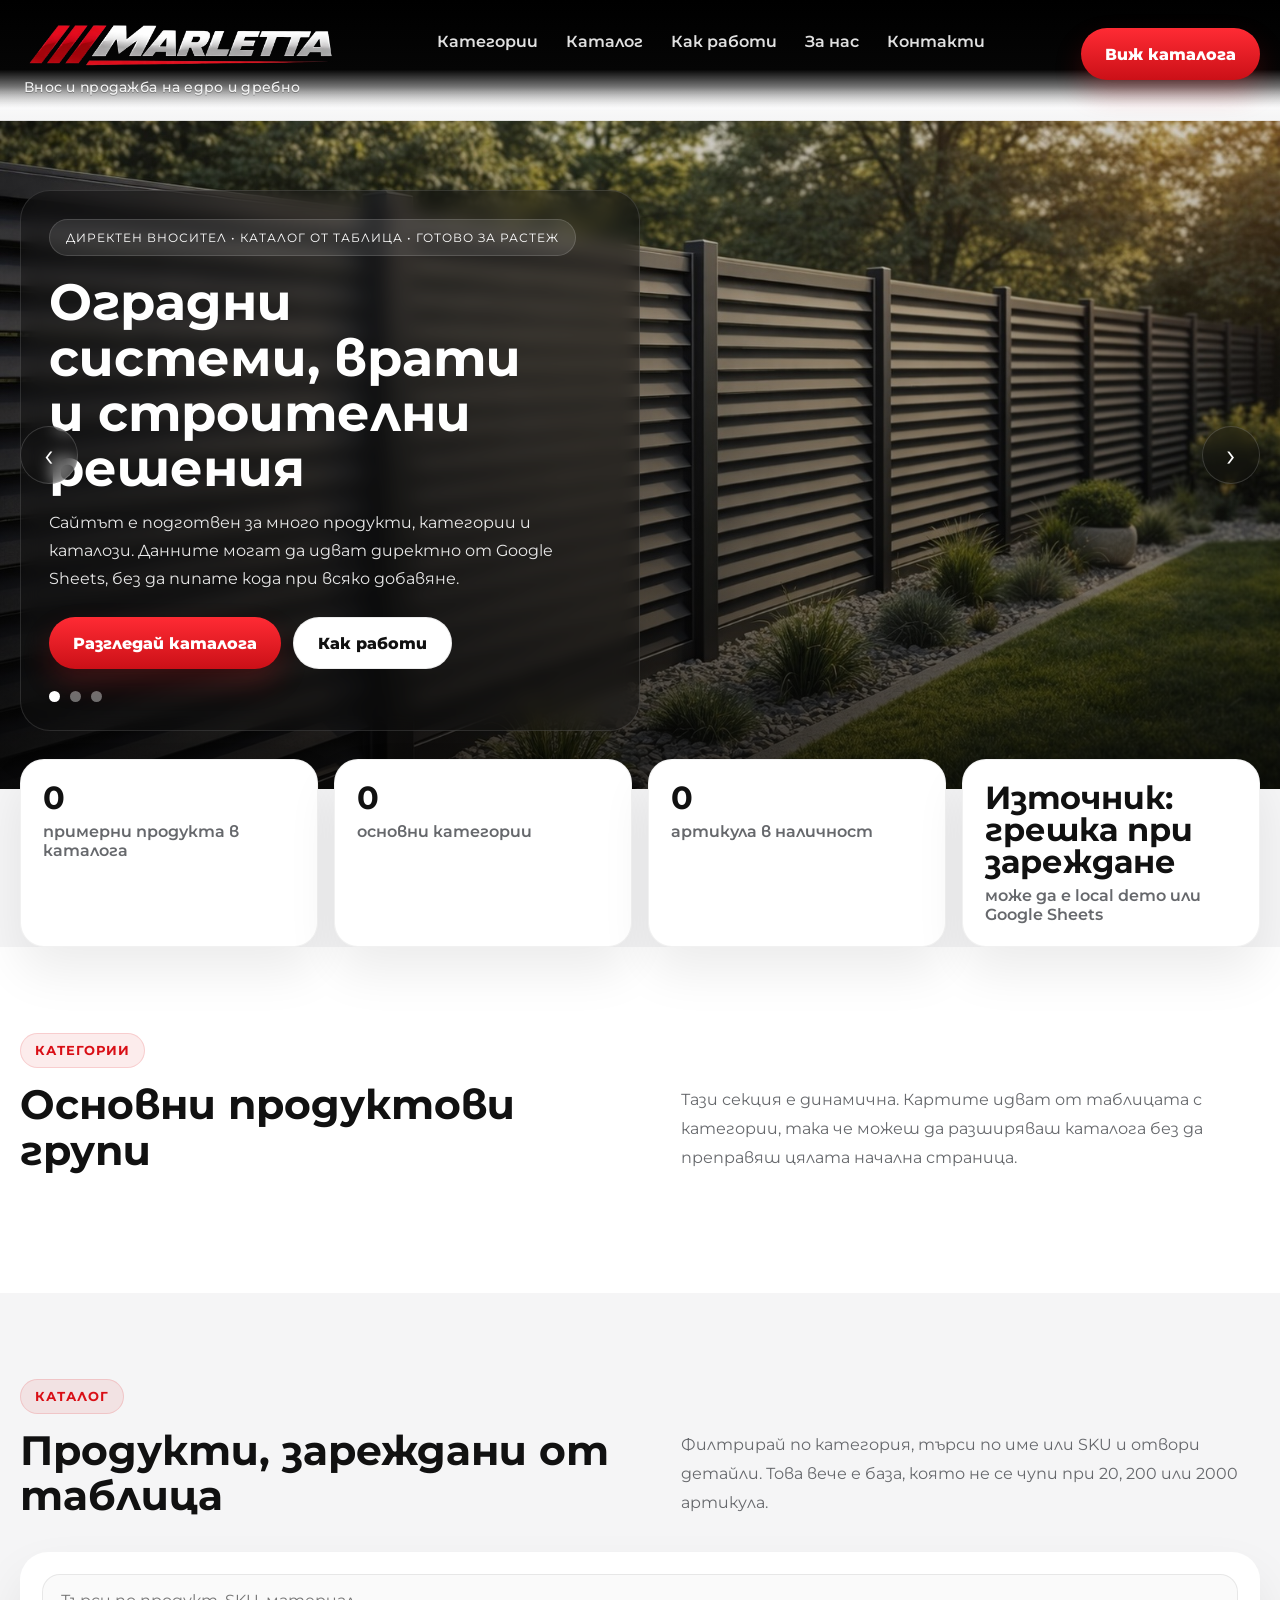
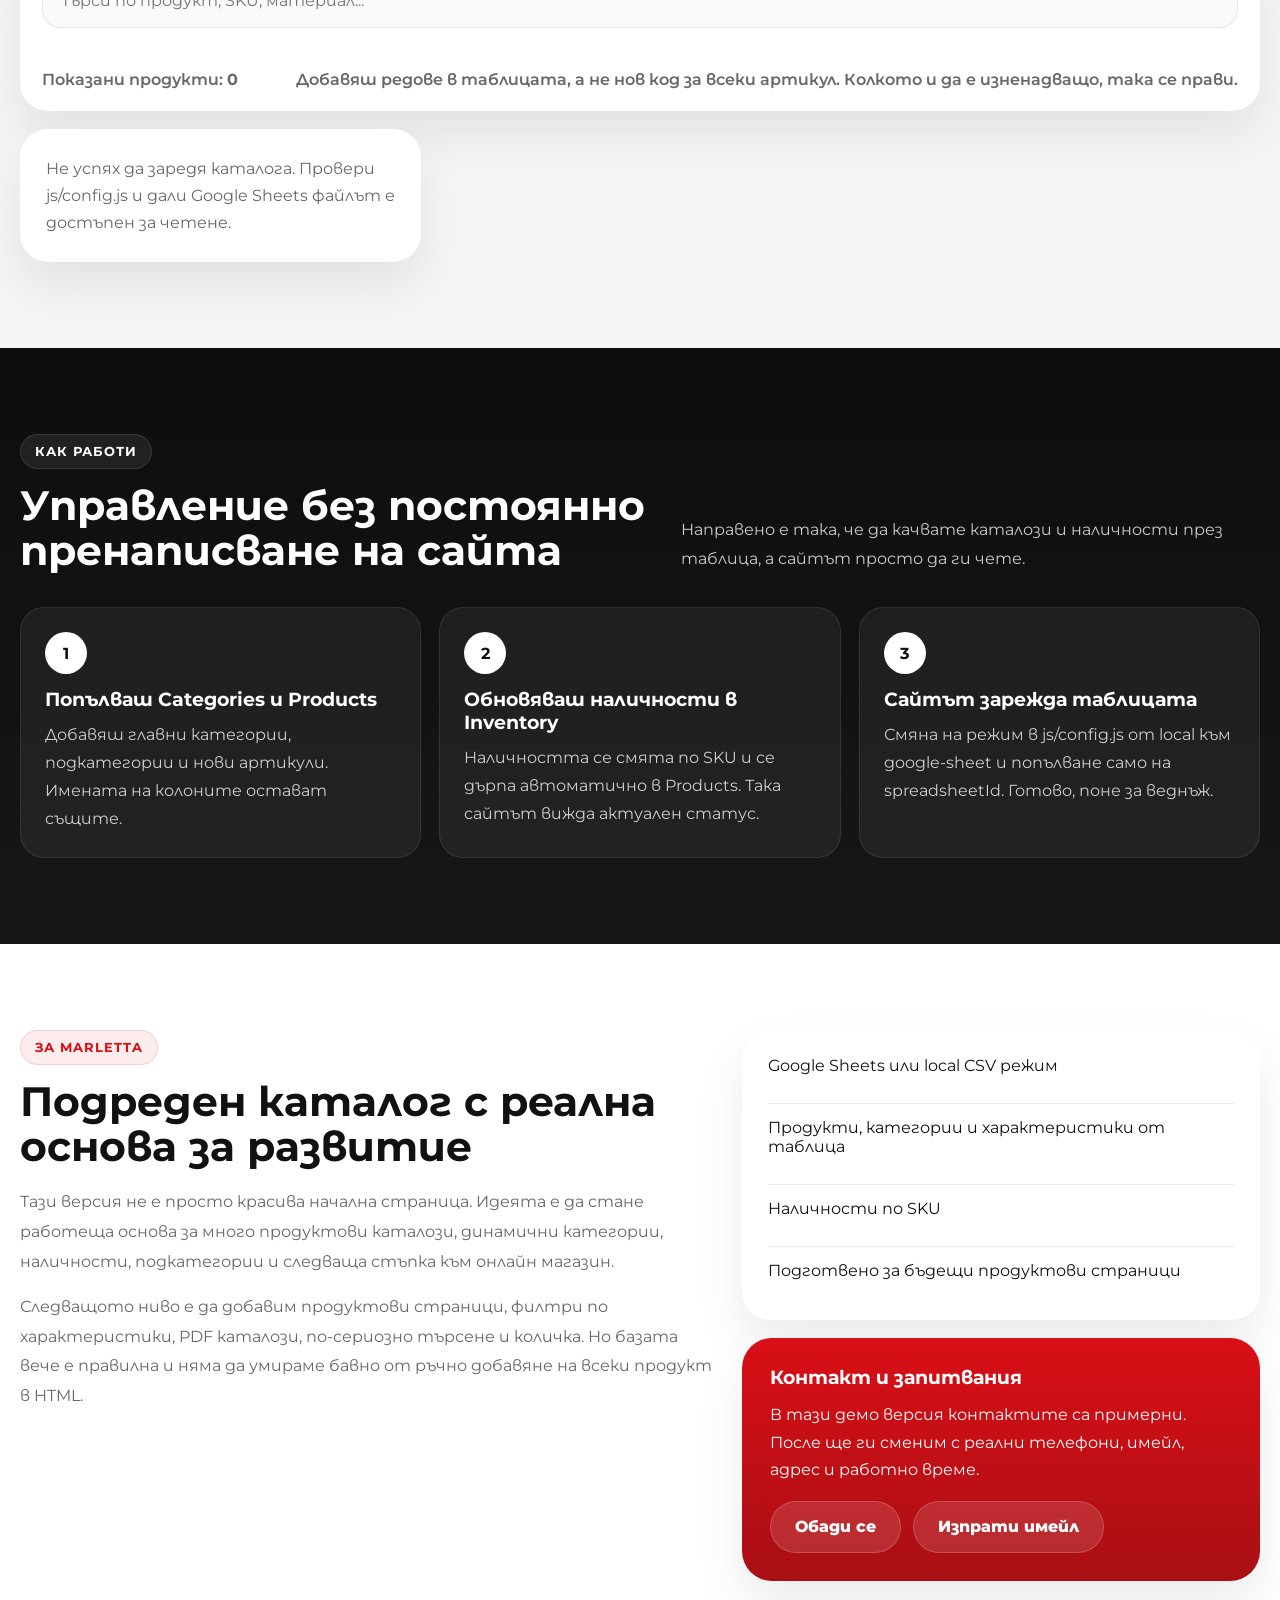
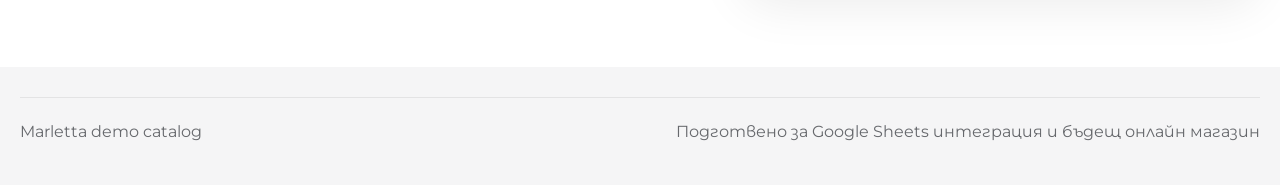
==== marletta-google-sheet-final/index.html @ 4ba1bd44 "Add files via upload" ====
<!DOCTYPE html>
<html lang="bg">
<head>
  <meta charset="UTF-8" />
  <meta name="viewport" content="width=device-width, initial-scale=1.0" />
  <title>Marletta | Каталог с Google Sheets интеграция</title>
  <meta name="description" content="Marletta - каталог за оградни системи, врати, строителни материали, плочки, гранит и камък. Готов за много продукти и управление през Google Sheets." />
  <link rel="preconnect" href="https://fonts.googleapis.com">
  <link rel="preconnect" href="https://fonts.gstatic.com" crossorigin>
  <link href="https://fonts.googleapis.com/css2?family=Montserrat:wght@400;500;600;700;800;900&display=swap" rel="stylesheet">
  <link rel="stylesheet" href="css/styles.css" />
</head>
<body>
  <header class="site-header" id="top">
    <div class="container nav-wrap">
      <a class="logo" href="#top" aria-label="Marletta">
        <img src="assets/marletta-logo-transparent.png" alt="Marletta logo" />
        <span class="logo-tagline">Внос и продажба на едро и дребно</span>
      </a>

      <nav class="main-nav">
        <a href="#categories">Категории</a>
        <a href="#catalog">Каталог</a>
        <a href="#workflow">Как работи</a>
        <a href="#about">За нас</a>
        <a href="#contact">Контакти</a>
      </nav>

      <div class="nav-actions">
        <a class="header-cta" href="#catalog">Виж каталога</a>
        <button class="nav-toggle" aria-label="Отвори меню" aria-expanded="false">
          <span></span><span></span><span></span>
        </button>
      </div>
    </div>
  </header>

  <main>
    <section class="hero">
      <div class="hero-slider">
        <div class="hero-slide active" style="background-image:url('assets/hero-slide-1.jpg')"></div>
        <div class="hero-slide" style="background-image:url('assets/hero-slide-2.jpg')"></div>
        <div class="hero-slide" style="background-image:url('assets/hero-slide-3.jpg')"></div>
      </div>
      <div class="hero-overlay"></div>
      <button class="hero-arrow hero-arrow-prev" type="button" aria-label="Предишен слайд">‹</button>
      <button class="hero-arrow hero-arrow-next" type="button" aria-label="Следващ слайд">›</button>

      <div class="container hero-inner">
        <div class="hero-card">
          <span class="eyebrow">директен вносител • каталог от таблица • готово за растеж</span>
          <h1 id="hero-title">Оградни системи, врати и строителни решения</h1>
          <p id="hero-text">Сайтът е подготвен за много продукти, категории и каталози. Данните могат да идват директно от Google Sheets, без да пипате кода при всяко добавяне.</p>
          <div class="hero-actions">
            <a class="btn btn-primary" href="#catalog">Разгледай каталога</a>
            <a class="btn btn-secondary-dark" href="#workflow">Как работи</a>
          </div>
          <div class="hero-nav">
            <div class="hero-dots" id="hero-dots"></div>
          </div>
        </div>
      </div>
    </section>

    <section class="stats-strip">
      <div class="container stats-grid">
        <article class="stat-card">
          <strong data-stat="products">0</strong>
          <span>примерни продукта в каталога</span>
        </article>
        <article class="stat-card">
          <strong data-stat="categories">0</strong>
          <span>основни категории</span>
        </article>
        <article class="stat-card">
          <strong data-stat="available">0</strong>
          <span>артикула в наличност</span>
        </article>
        <article class="stat-card">
          <strong id="source-badge">Източник: зареждане...</strong>
          <span>може да е local demo или Google Sheets</span>
        </article>
      </div>
    </section>

    <section class="section section-soft" id="categories">
      <div class="container">
        <div class="section-head">
          <div>
            <span class="section-tag">Категории</span>
            <h2>Основни продуктови групи</h2>
          </div>
          <p>Тази секция е динамична. Картите идват от таблицата с категории, така че можеш да разширяваш каталога без да преправяш цялата начална страница.</p>
        </div>
        <div class="category-grid" id="category-cards"></div>
      </div>
    </section>

    <section class="section" id="catalog">
      <div class="container">
        <div class="section-head">
          <div>
            <span class="section-tag">Каталог</span>
            <h2>Продукти, зареждани от таблица</h2>
          </div>
          <p>Филтрирай по категория, търси по име или SKU и отвори детайли. Това вече е база, която не се чупи при 20, 200 или 2000 артикула.</p>
        </div>

        <div class="catalog-shell">
          <div class="catalog-tools">
            <div class="tool-row">
              <input id="catalog-search" class="catalog-search" type="search" placeholder="Търси по продукт, SKU, материал..." />
            </div>
            <div class="filter-group" id="category-chips"></div>
            <div class="filter-group" id="subcategory-chips"></div>
            <div class="catalog-meta">
              <div>Показани продукти: <strong id="products-count">0</strong></div>
              <div>Добавяш редове в таблицата, а не нов код за всеки артикул. Колкото и да е изненадващо, така се прави.</div>
            </div>
          </div>

          <div class="product-grid" id="product-grid"></div>
          <div class="empty-state" id="empty-state" hidden>Няма съвпадащи продукти с тези филтри.</div>
        </div>
      </div>
    </section>

    <section class="section section-dark" id="workflow">
      <div class="container">
        <div class="section-head">
          <div>
            <span class="section-tag">Как работи</span>
            <h2>Управление без постоянно пренаписване на сайта</h2>
          </div>
          <p>Направено е така, че да качвате каталози и наличности през таблица, а сайтът просто да ги чете.</p>
        </div>

        <div class="process-grid">
          <article class="process-card">
            <strong>1</strong>
            <h3>Попълваш Categories и Products</h3>
            <p>Добавяш главни категории, подкатегории и нови артикули. Имената на колоните остават същите.</p>
          </article>
          <article class="process-card">
            <strong>2</strong>
            <h3>Обновяваш наличности в Inventory</h3>
            <p>Наличността се смята по SKU и се дърпа автоматично в Products. Така сайтът вижда актуален статус.</p>
          </article>
          <article class="process-card">
            <strong>3</strong>
            <h3>Сайтът зарежда таблицата</h3>
            <p>Смяна на режим в js/config.js от local към google-sheet и попълване само на spreadsheetId. Готово, поне за веднъж.</p>
          </article>
        </div>
      </div>
    </section>

    <section class="section section-soft" id="about">
      <div class="container about-grid">
        <div>
          <div class="section-head" style="margin-bottom:18px;grid-template-columns:1fr;">
            <div>
              <span class="section-tag">За Marletta</span>
              <h2>Подреден каталог с реална основа за развитие</h2>
            </div>
          </div>
          <p style="color:var(--muted);line-height:1.85;margin:0 0 16px;">
            Тази версия не е просто красива начална страница. Идеята е да стане работеща основа за много продуктови каталози, динамични категории,
            наличности, подкатегории и следваща стъпка към онлайн магазин.
          </p>
          <p style="color:var(--muted);line-height:1.85;margin:0;">
            Следващото ниво е да добавим продуктови страници, филтри по характеристики, PDF каталози, по-сериозно търсене и количка.
            Но базата вече е правилна и няма да умираме бавно от ръчно добавяне на всеки продукт в HTML.
          </p>
        </div>

        <div>
          <div class="about-panel">
            <ul>
              <li>Google Sheets или local CSV режим</li>
              <li>Продукти, категории и характеристики от таблица</li>
              <li>Наличности по SKU</li>
              <li>Подготвено за бъдещи продуктови страници</li>
            </ul>
          </div>

          <div class="contact-box" id="contact" style="margin-top:18px;">
            <h3>Контакт и запитвания</h3>
            <p>В тази демо версия контактите са примерни. После ще ги сменим с реални телефони, имейл, адрес и работно време.</p>
            <div class="contact-actions">
              <a class="btn btn-secondary-dark" href="tel:+359880000000">Обади се</a>
              <a class="btn btn-secondary-dark" href="mailto:office@marletta.bg">Изпрати имейл</a>
            </div>
          </div>
        </div>
      </div>
    </section>
  </main>

  <footer class="site-footer">
    <div class="container footer-wrap">
      <span>Marletta demo catalog</span>
      <span>Подготвено за Google Sheets интеграция и бъдещ онлайн магазин</span>
    </div>
  </footer>

  <div class="modal" id="product-modal" hidden>
    <div class="modal-backdrop" id="modal-backdrop"></div>
    <div class="modal-dialog" role="dialog" aria-modal="true" aria-label="Детайли за продукт">
      <button class="modal-close" id="modal-close" type="button" aria-label="Затвори">×</button>
      <div class="modal-body" id="modal-body"></div>
    </div>
  </div>

  <script src="js/config.js"></script>
  <script src="js/main.js"></script>
</body>
</html>
---- marletta-google-sheet-final/css/styles.css ----
:root{
  --red:#d90f16;
  --red-dark:#9d0d12;
  --black:#0c0c0d;
  --black-soft:#171718;
  --white:#ffffff;
  --bg:#f5f5f6;
  --bg-soft:#ececee;
  --text:#111111;
  --muted:#66686c;
  --line:rgba(17,17,17,.08);
  --shadow:0 24px 50px rgba(0,0,0,.08);
  --radius:24px;
  --container:1240px;
}
*{box-sizing:border-box}
html{scroll-behavior:smooth}
body{
  margin:0;
  font-family:'Montserrat',sans-serif;
  background:var(--bg);
  color:var(--text);
}
body.modal-open{overflow:hidden}
img{display:block;max-width:100%}
a{text-decoration:none;color:inherit}
button,input{font:inherit}
button{cursor:pointer}
.container{width:min(calc(100% - 32px),var(--container));margin:0 auto}

.site-header{
  position:sticky;
  top:0;
  z-index:90;
  background:linear-gradient(180deg,#000 0%,#050505 58%,rgba(255,255,255,.94) 90%,rgba(245,245,246,0) 100%);
  box-shadow:none;
}
.site-header::after{
  content:"";
  position:absolute;
  left:0;right:0;bottom:-1px;
  height:34px;
  background:linear-gradient(180deg,rgba(255,255,255,0) 0%,rgba(245,245,246,.9) 100%);
  pointer-events:none;
}
.nav-wrap{
  position:relative;
  min-height:116px;
  display:flex;
  align-items:flex-start;
  justify-content:space-between;
  gap:26px;
  padding:16px 0 24px;
}
.logo{
  display:flex;
  flex-direction:column;
  align-items:flex-start;
  justify-content:center;
  gap:6px;
  position:relative;
  z-index:1;
  padding-top:2px;
}
.logo img{
  width:320px;
  max-width:min(38vw,320px);
  height:auto;
  object-fit:contain;
}
.logo-tagline{
  color:rgba(255,255,255,.92);
  font-size:.9rem;
  font-weight:500;
  letter-spacing:.02em;
  line-height:1.25;
  padding-left:4px;
  text-shadow:0 1px 0 rgba(0,0,0,.25);
}
.main-nav{
  display:flex;
  align-items:center;
  gap:28px;
  padding-top:16px;
}
.main-nav a{
  color:rgba(255,255,255,.88);
  font-weight:600;
}
.main-nav a:hover{color:#fff}
.nav-actions{
  display:flex;
  align-items:center;
  gap:14px;
  padding-top:12px;
  position:relative;
  z-index:1;
}
.header-cta,.btn{
  min-height:52px;
  border-radius:999px;
  padding:0 24px;
  display:inline-flex;
  align-items:center;
  justify-content:center;
  border:none;
  font-weight:800;
  transition:.2s ease transform,.2s ease opacity,.2s ease background;
}
.header-cta,.btn-primary{
  background:linear-gradient(180deg,#ff2b34 0%,#cb1017 100%);
  color:#fff;
  box-shadow:0 14px 28px rgba(203,16,23,.22);
}
.btn:hover,.header-cta:hover{transform:translateY(-1px)}
.btn-secondary-dark{
  background:#fff;
  color:var(--text);
  border:1px solid var(--line);
}
.btn-small{min-height:44px;padding:0 18px;font-size:.92rem}
.nav-toggle{
  width:58px;height:58px;border-radius:50%;
  border:none;background:linear-gradient(180deg,#ff2b34 0%,#c10d15 100%);
  box-shadow:0 14px 28px rgba(203,16,23,.3);
  display:none;place-items:center;
}
.nav-toggle span{
  display:block;width:24px;height:3px;background:#fff;border-radius:6px;margin:4px auto;
}

.hero{
  position:relative;
  min-height:74vh;
  background:#111;
  overflow:hidden;
}
.hero-slider,.hero-overlay,.hero-slide{position:absolute;inset:0}
.hero-slide{
  background-size:cover;
  background-position:center;
  opacity:0;
  transform:scale(1.04);
  transition:opacity .7s ease,transform 5.2s ease;
}
.hero-slide.active{
  opacity:1;
  transform:scale(1);
}
.hero-overlay{
  background:linear-gradient(180deg,rgba(5,5,5,.18) 0%,rgba(5,5,5,.28) 28%,rgba(5,5,5,.54) 72%,rgba(5,5,5,.8) 100%);
  z-index:1;
}
.hero-inner{
  position:relative;
  z-index:2;
  min-height:74vh;
  display:flex;
  align-items:flex-end;
  padding:70px 0 58px;
}
.hero-card{
  max-width:620px;
  background:rgba(15,15,16,.42);
  border:1px solid rgba(255,255,255,.12);
  backdrop-filter:blur(10px);
  border-radius:30px;
  padding:28px;
  box-shadow:var(--shadow);
}
.eyebrow{
  display:inline-flex;
  align-items:center;
  padding:10px 16px;
  border-radius:999px;
  background:rgba(255,255,255,.1);
  color:#fff;
  border:1px solid rgba(255,255,255,.14);
  font-size:.78rem;
  letter-spacing:.08em;
  text-transform:uppercase;
}
.hero h1{
  margin:18px 0 14px;
  color:#fff;
  font-size:clamp(2rem,4vw,3.35rem);
  line-height:1.08;
  text-wrap:balance;
}
.hero p{
  margin:0;
  color:rgba(255,255,255,.9);
  line-height:1.75;
  max-width:56ch;
}
.hero-actions{
  display:flex;
  gap:12px;
  flex-wrap:wrap;
  margin-top:24px;
}
.hero-nav{
  display:flex;
  align-items:center;
  gap:14px;
  margin-top:22px;
}
.hero-dots{
  display:flex;
  align-items:center;
  gap:10px;
}
.hero-dots button{
  width:11px;height:11px;border-radius:50%;
  border:none;background:rgba(255,255,255,.4);padding:0
}
.hero-dots button.active{background:#fff}
.hero-arrow{
  position:absolute;
  top:50%;
  transform:translateY(-50%);
  z-index:3;
  width:58px;height:58px;border-radius:50%;
  border:1px solid rgba(255,255,255,.16);
  background:rgba(15,15,16,.28);
  color:#fff;font-size:2rem;
  display:grid;place-items:center;
  backdrop-filter:blur(8px)
}
.hero-arrow-prev{left:20px}
.hero-arrow-next{right:20px}

.stats-strip{
  margin-top:-30px;
  position:relative;
  z-index:4;
}
.stats-grid{
  display:grid;
  grid-template-columns:repeat(4,1fr);
  gap:16px;
}
.stat-card{
  background:#fff;
  border-radius:24px;
  padding:22px;
  box-shadow:var(--shadow);
  border:1px solid rgba(17,17,17,.06);
}
.stat-card strong{
  display:block;
  font-size:2rem;
  line-height:1;
  margin-bottom:8px;
}
.stat-card span{color:var(--muted);font-weight:600}

.section{padding:86px 0}
.section-head{
  display:grid;
  grid-template-columns:1.1fr 1fr;
  gap:24px;
  margin-bottom:34px;
  align-items:end;
}
.section-tag{
  display:inline-flex;
  padding:9px 14px;
  border-radius:999px;
  background:rgba(217,15,22,.08);
  border:1px solid rgba(217,15,22,.14);
  color:var(--red);
  font-size:.8rem;
  letter-spacing:.08em;
  text-transform:uppercase;
  font-weight:700;
}
.section-head h2{
  margin:14px 0 0;
  font-size:clamp(1.85rem,3.2vw,2.85rem);
  line-height:1.1;
}
.section-head p{color:var(--muted);line-height:1.8;margin:0}
.section-soft{background:#fff}
.section-dark{
  background:linear-gradient(180deg,#0d0d0e 0%,#171718 100%);
  color:#fff;
}
.section-dark .section-tag{
  background:rgba(255,255,255,.08);
  color:#fff;
  border-color:rgba(255,255,255,.1);
}
.section-dark .section-head p{color:rgba(255,255,255,.78)}

.category-grid{
  display:grid;
  grid-template-columns:repeat(4,1fr);
  gap:18px;
}
.category-card{
  border:none;
  border-radius:28px;
  overflow:hidden;
  background:#fff;
  box-shadow:var(--shadow);
  text-align:left;
  padding:0;
}
.category-card-image{
  aspect-ratio:1.25/1;
  overflow:hidden;
}
.category-card img{
  width:100%;
  height:100%;
  object-fit:cover;
  transition:transform .45s ease;
}
.category-card:hover img{transform:scale(1.04)}
.category-card-body{padding:22px}
.category-card h3{
  margin:0 0 10px;
  font-size:1.16rem;
}
.category-card p{
  margin:0 0 14px;
  color:var(--muted);
  line-height:1.7;
}
.category-card span{
  font-weight:800;
  color:var(--red);
}

.catalog-shell{
  display:grid;
  gap:18px;
}
.catalog-tools{
  display:grid;
  gap:14px;
  background:#fff;
  border-radius:28px;
  padding:22px;
  box-shadow:var(--shadow);
}
.tool-row{
  display:flex;
  gap:14px;
  flex-wrap:wrap;
  align-items:center;
}
.catalog-search{
  flex:1 1 280px;
  min-height:54px;
  border-radius:18px;
  border:1px solid var(--line);
  background:#fafafa;
  padding:0 18px;
}
.filter-group{
  display:flex;
  gap:10px;
  flex-wrap:wrap;
}
.filter-chip{
  min-height:42px;
  border-radius:999px;
  border:1px solid rgba(17,17,17,.08);
  padding:0 16px;
  background:#fff;
  font-weight:700;
}
.filter-chip.soft{background:#f7f7f7}
.filter-chip.active{
  background:var(--red);
  color:#fff;
  border-color:var(--red);
}
.catalog-meta{
  display:flex;
  justify-content:space-between;
  gap:14px;
  flex-wrap:wrap;
  color:var(--muted);
  font-weight:600;
}
.source-badge{
  display:inline-flex;
  align-items:center;
  padding:10px 14px;
  border-radius:999px;
  background:#111;
  color:#fff;
}

.product-grid{
  display:grid;
  grid-template-columns:repeat(3,1fr);
  gap:18px;
}
.product-card{
  background:#fff;
  border-radius:28px;
  overflow:hidden;
  box-shadow:var(--shadow);
  border:1px solid rgba(17,17,17,.05);
}
.product-image-wrap{
  position:relative;
  aspect-ratio:1.2/1;
  overflow:hidden;
  background:#111;
}
.product-image{
  width:100%;height:100%;object-fit:cover;
  transition:transform .4s ease;
}
.product-card:hover .product-image{transform:scale(1.03)}
.stock-badge,.featured-badge,.sku-badge{
  display:inline-flex;
  align-items:center;
  justify-content:center;
  min-height:34px;
  padding:0 12px;
  border-radius:999px;
  font-weight:800;
  font-size:.78rem;
}
.stock-badge{
  position:absolute;
  left:16px;bottom:16px;
  color:#fff;
  backdrop-filter:blur(8px);
}
.stock-badge.is-in{background:rgba(22,101,52,.9)}
.stock-badge.is-low{background:rgba(146,64,14,.92)}
.stock-badge.is-out{background:rgba(153,27,27,.92)}
.featured-badge{
  position:absolute;
  right:16px;top:16px;
  background:rgba(255,255,255,.92);
  color:var(--text);
}
.sku-badge{
  background:#f3f4f6;
  color:var(--text);
}
.product-body{padding:22px}
.product-meta{
  font-size:.8rem;
  letter-spacing:.06em;
  text-transform:uppercase;
  color:var(--red);
  font-weight:700;
}
.product-card h3{
  margin:10px 0 10px;
  font-size:1.22rem;
  line-height:1.25;
}
.product-card p{
  margin:0 0 16px;
  color:var(--muted);
  line-height:1.7;
}
.product-specs{
  list-style:none;
  padding:0;
  margin:0;
  display:grid;
  gap:10px;
}
.product-specs li{
  display:flex;
  justify-content:space-between;
  gap:10px;
  padding:10px 0;
  border-top:1px solid rgba(17,17,17,.06);
}
.product-specs span{color:var(--muted)}
.product-specs strong{text-align:right}
.product-footer{
  margin-top:18px;
  display:flex;
  align-items:end;
  justify-content:space-between;
  gap:14px;
}
.price-box{
  display:flex;
  flex-direction:column;
  gap:4px;
}
.price-box strong{
  font-size:1.22rem;
}
.price-box span{
  color:#9aa0a6;
  text-decoration:line-through;
  font-weight:700;
}
.empty-state,.load-error{
  background:#fff;
  border-radius:28px;
  padding:26px;
  box-shadow:var(--shadow);
  color:var(--muted);
  line-height:1.7;
}

.process-grid{
  display:grid;
  grid-template-columns:repeat(3,1fr);
  gap:18px;
}
.process-card{
  border-radius:24px;
  padding:24px;
  background:rgba(255,255,255,.06);
  border:1px solid rgba(255,255,255,.08);
}
.process-card strong{
  display:inline-grid;
  place-items:center;
  width:42px;height:42px;border-radius:50%;
  background:#fff;color:#111;
  margin-bottom:14px;
}
.process-card h3{margin:0 0 10px}
.process-card p{margin:0;color:rgba(255,255,255,.78);line-height:1.75}

.about-grid{
  display:grid;
  grid-template-columns:1.15fr .85fr;
  gap:22px;
}
.about-panel{
  background:#fff;
  border-radius:28px;
  padding:26px;
  box-shadow:var(--shadow);
}
.about-panel ul{
  list-style:none;
  padding:0;margin:0;display:grid;gap:14px
}
.about-panel li{
  padding:14px 0;
  border-top:1px solid rgba(17,17,17,.08);
}
.about-panel li:first-child{border-top:none;padding-top:0}
.contact-box{
  background:linear-gradient(180deg,#d90f16 0%,#a80f14 100%);
  color:#fff;
  border-radius:30px;
  padding:28px;
  box-shadow:var(--shadow);
}
.contact-box h3{margin:0 0 12px}
.contact-box p{margin:0 0 18px;line-height:1.7}
.contact-actions{display:flex;gap:12px;flex-wrap:wrap}
.contact-box .btn-secondary-dark{background:rgba(255,255,255,.12);color:#fff;border-color:rgba(255,255,255,.18)}

.site-footer{
  padding:30px 0 44px;
  color:var(--muted);
}
.footer-wrap{
  display:flex;
  justify-content:space-between;
  gap:14px;
  flex-wrap:wrap;
  border-top:1px solid rgba(17,17,17,.08);
  padding-top:24px;
}

.modal{
  position:fixed;
  inset:0;
  z-index:120;
}
.modal[hidden]{display:none}
.modal-backdrop{
  position:absolute;inset:0;
  background:rgba(4,4,5,.66);
  backdrop-filter:blur(8px);
}
.modal-dialog{
  position:relative;
  z-index:1;
  width:min(calc(100% - 24px),1040px);
  margin:48px auto;
  background:#fff;
  border-radius:28px;
  box-shadow:0 28px 80px rgba(0,0,0,.2);
  overflow:hidden;
}
.modal-close{
  position:absolute;
  top:18px;right:18px;
  width:44px;height:44px;border-radius:50%;
  border:none;background:#111;color:#fff;font-size:1.5rem;
  z-index:3;
}
.modal-body{padding:22px}
.modal-grid{
  display:grid;
  grid-template-columns:1fr 1fr;
  gap:24px;
}
.modal-media{
  border-radius:24px;
  overflow:hidden;
  min-height:360px;
  background:#111;
}
.modal-media img{
  width:100%;height:100%;object-fit:cover
}
.modal-copy h3{
  margin:10px 0 12px;
  font-size:2rem;
  line-height:1.15;
}
.modal-copy p{
  color:var(--muted);
  line-height:1.75;
}
.modal-inline,.modal-details,.attr-list,.modal-actions{
  display:flex;
  gap:10px;
  flex-wrap:wrap;
}
.modal-details,.attr-list{
  display:grid;
  grid-template-columns:repeat(2,1fr);
  gap:12px;
  margin-top:18px;
}
.modal-details div,.attr-list div{
  border:1px solid rgba(17,17,17,.08);
  border-radius:18px;
  padding:14px;
  background:#fafafa;
}
.modal-details span,.attr-list span{
  display:block;
  color:var(--muted);
  margin-bottom:6px;
}
.modal-price{
  margin-top:14px;
  display:flex;
  gap:10px;
  align-items:end;
}
.modal-price strong{
  font-size:1.5rem;
}
.modal-price span{
  text-decoration:line-through;
  color:#9aa0a6;
  font-weight:700;
}
.attr-block h4{
  margin:22px 0 12px;
}
.modal-actions{
  margin-top:24px;
}
.modal-actions .btn{flex:0 0 auto}

@media (max-width: 1080px){
  .section-head,.about-grid,.modal-grid{grid-template-columns:1fr}
  .category-grid{grid-template-columns:repeat(2,1fr)}
  .product-grid{grid-template-columns:repeat(2,1fr)}
  .process-grid{grid-template-columns:1fr}
  .stats-grid{grid-template-columns:repeat(2,1fr)}
}
@media (max-width: 860px){
  .main-nav{
    position:absolute;
    left:16px;right:16px;top:96px;
    display:none;
    flex-direction:column;
    align-items:flex-start;
    gap:16px;
    background:#111;
    padding:18px;
    border-radius:24px;
    box-shadow:var(--shadow);
  }
  .main-nav.open{display:flex}
  .nav-toggle{display:grid}
  .header-cta{display:none}
  .hero-arrow{display:none}
}
@media (max-width: 640px){
  .nav-wrap{min-height:96px}
  .logo img{width:170px}
  .hero,.hero-inner{min-height:68vh}
  .hero-inner{padding:44px 0 34px}
  .hero-card{padding:22px;border-radius:24px}
  .hero h1{font-size:clamp(1.8rem,9vw,2.7rem)}
  .stats-grid,.category-grid,.product-grid{grid-template-columns:1fr}
  .stat-card{padding:20px}
  .section{padding:74px 0}
  .catalog-tools,.about-panel,.contact-box{padding:22px}
  .product-footer{flex-direction:column;align-items:flex-start}
  .modal-dialog{margin:16px auto;width:min(calc(100% - 16px),1040px)}
  .modal-body{padding:18px}
  .modal-media{min-height:220px}
  .modal-copy h3{font-size:1.5rem}
  .modal-details,.attr-list{grid-template-columns:1fr}
}
@media (max-width: 980px){
  .site-header::after{height:28px}
  .nav-wrap{
    min-height:112px;
    align-items:center;
    padding:16px 0 26px;
  }
  .logo img{
    width:240px;
    max-width:54vw;
  }
  .logo-tagline{
    font-size:.8rem;
    max-width:220px;
  }
  .main-nav{padding-top:0}
  .nav-actions{padding-top:0}
}

@media (max-width: 720px){
  .nav-wrap{
    min-height:106px;
    gap:14px;
    padding:14px 0 24px;
  }
  .logo img{
    width:200px;
    max-width:58vw;
  }
  .logo-tagline{
    font-size:.72rem;
    line-height:1.25;
    max-width:180px;
    padding-left:4px;
  }
  .header-cta{display:none}
}

@media (max-width: 980px){
  .nav-wrap{min-height:96px;padding:14px 0 22px;}
  .logo img{max-width:min(58vw,260px);}
  .logo-tagline{font-size:.76rem;}
}

@media (max-width: 640px){
  .nav-wrap{min-height:88px;padding:12px 0 18px;}
  .logo img{max-width:min(64vw,220px);}
  .logo-tagline{font-size:.68rem;line-height:1.2;}
}
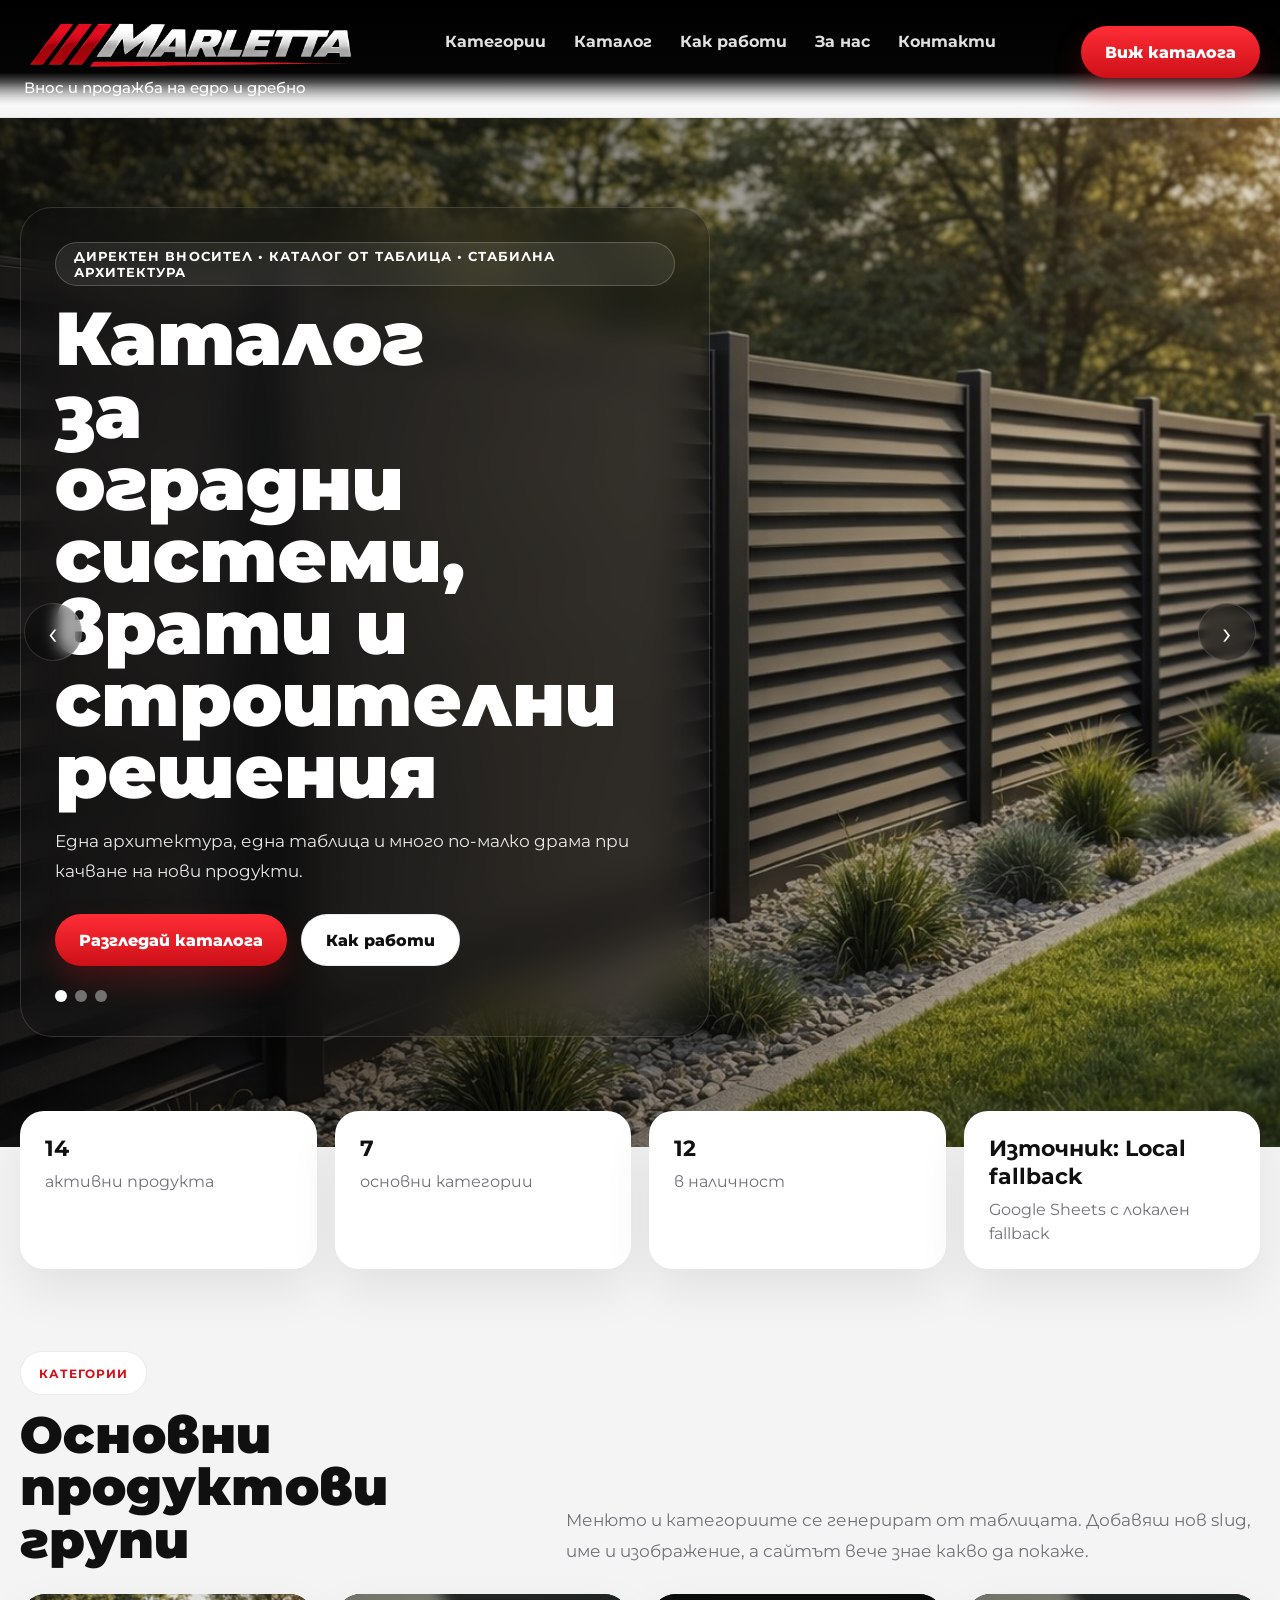
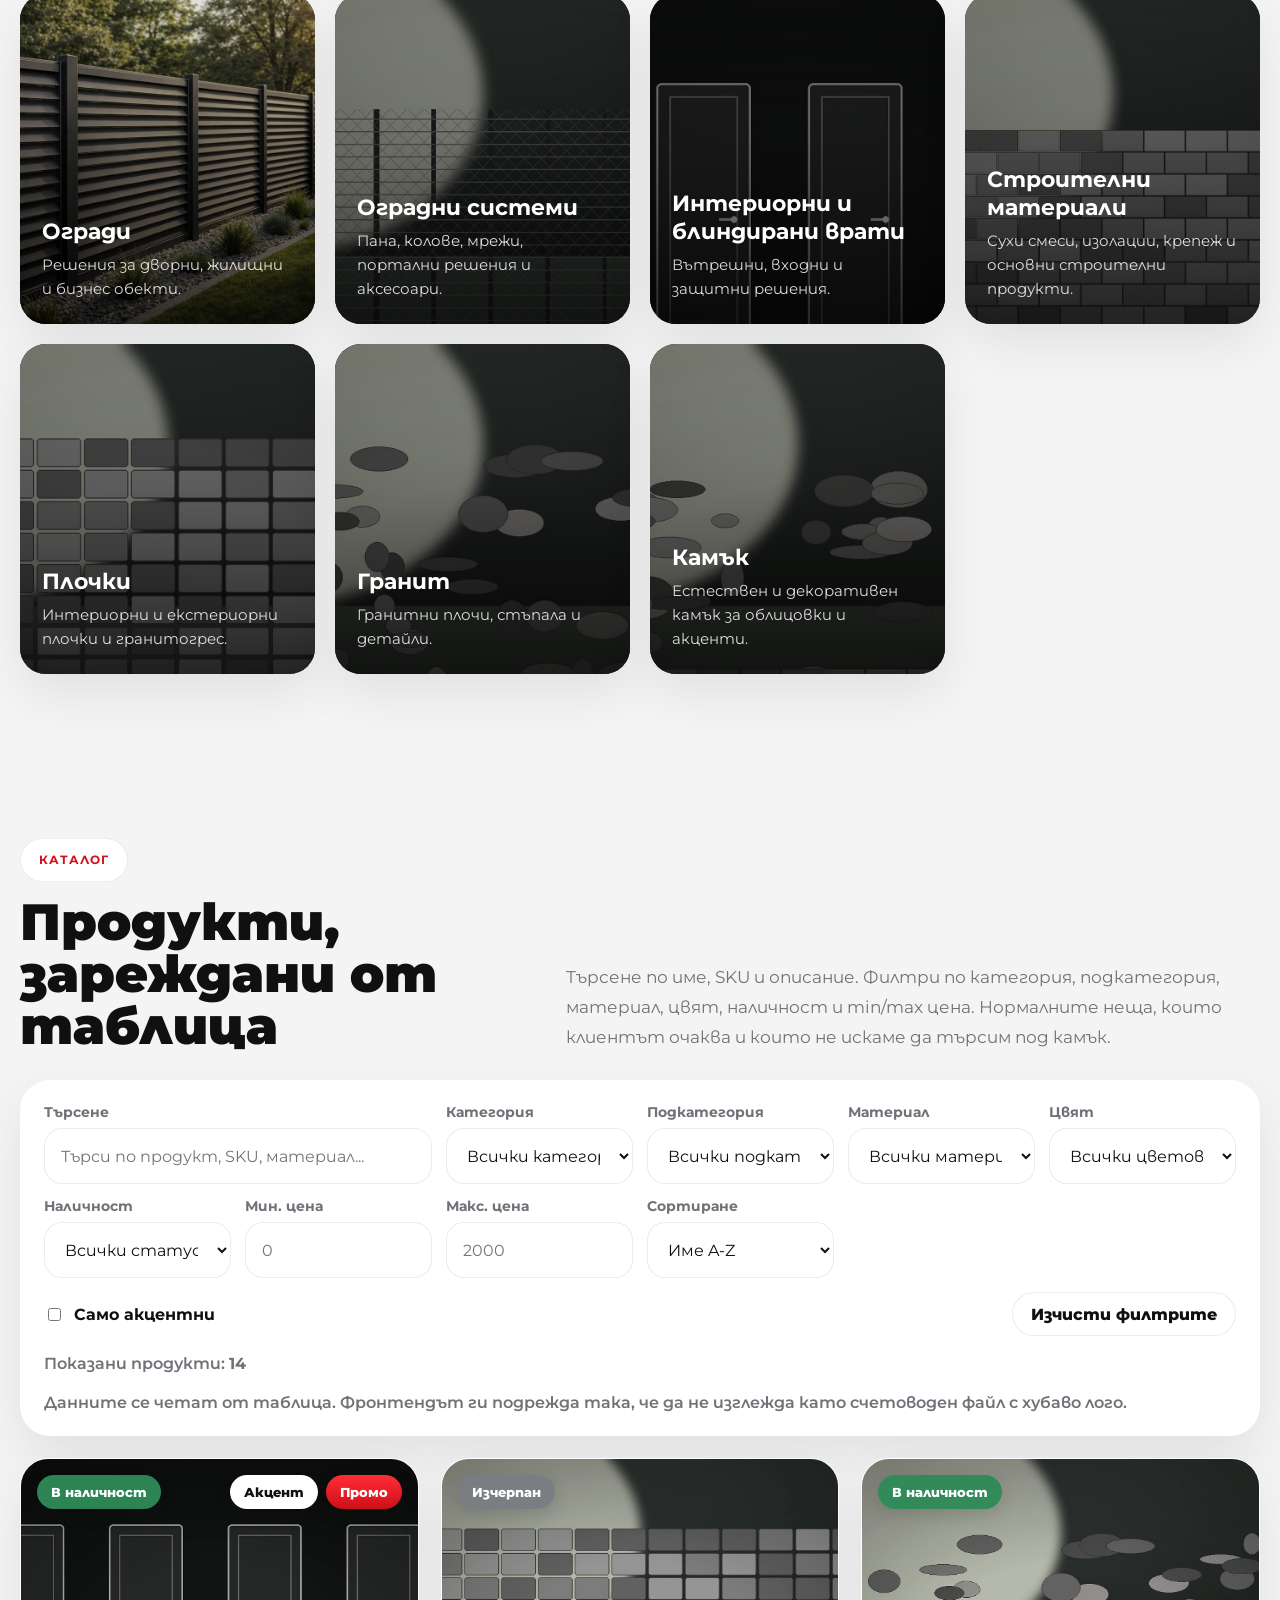
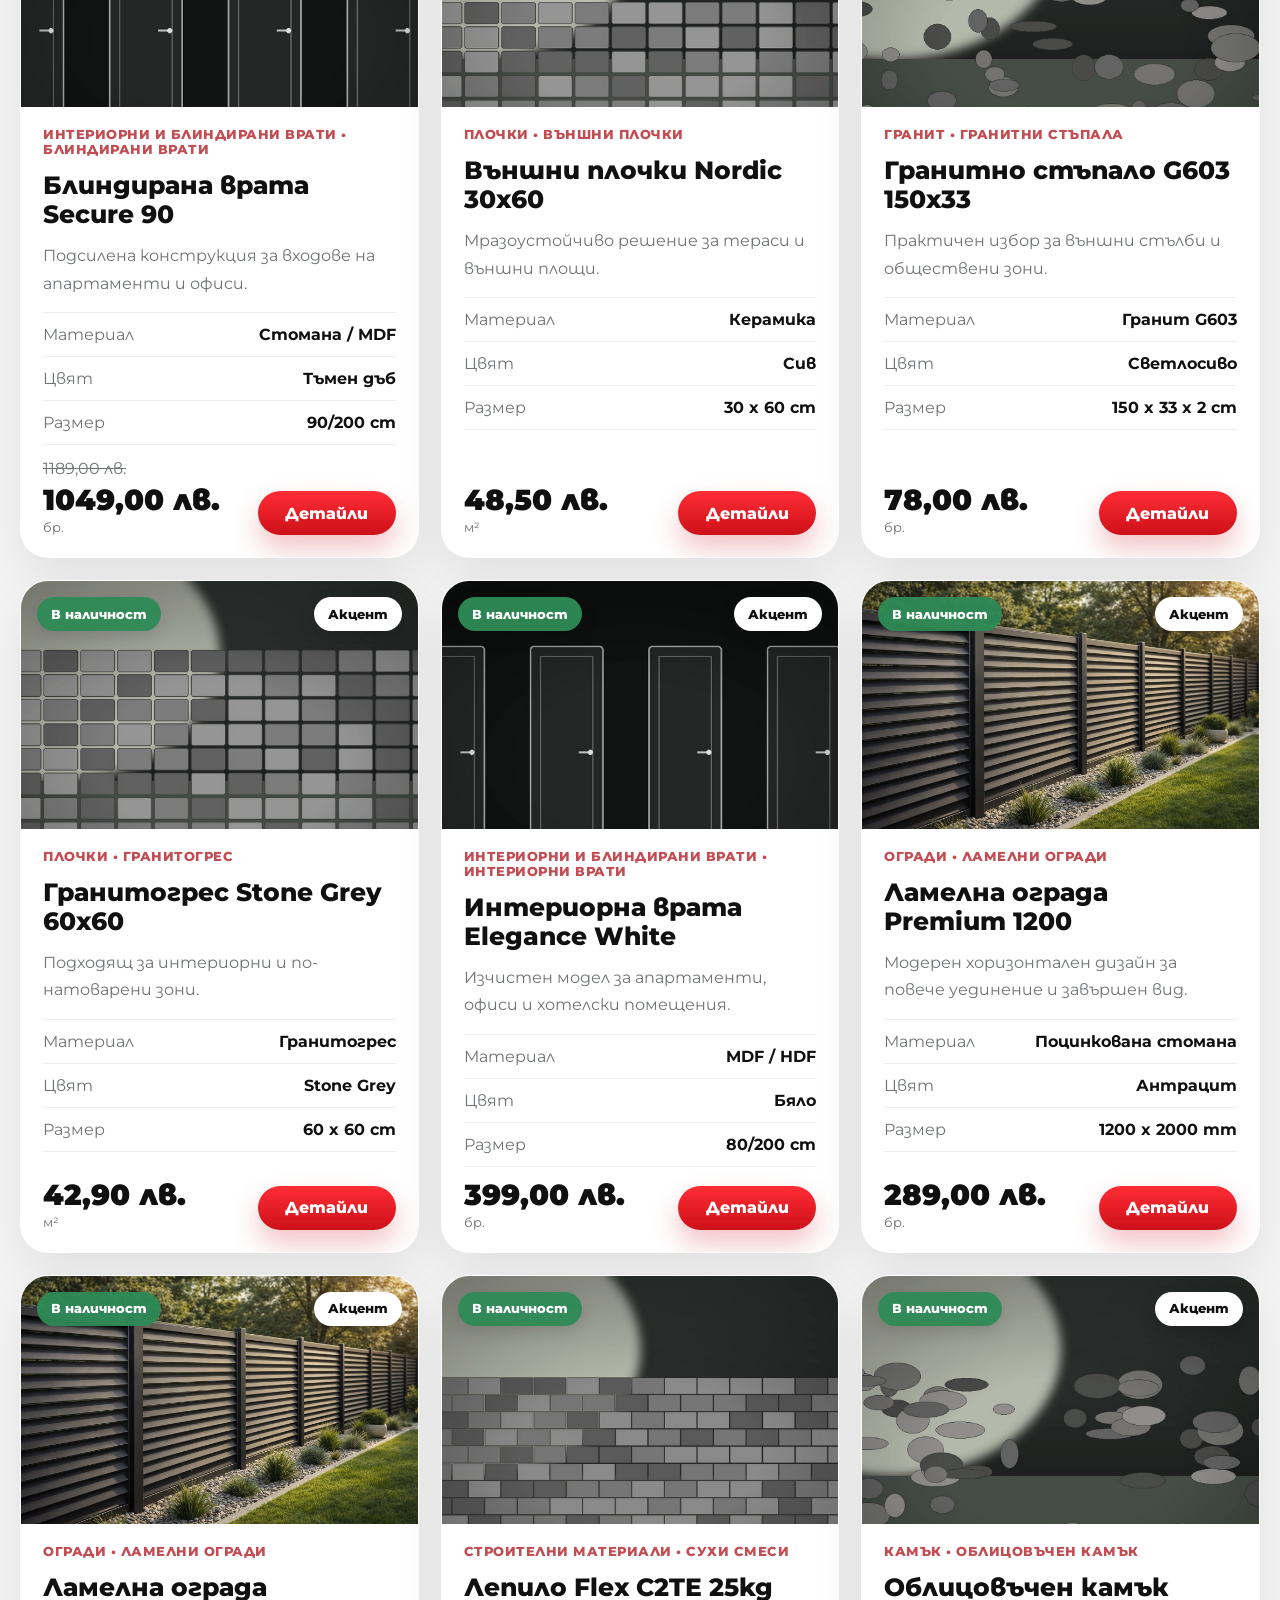
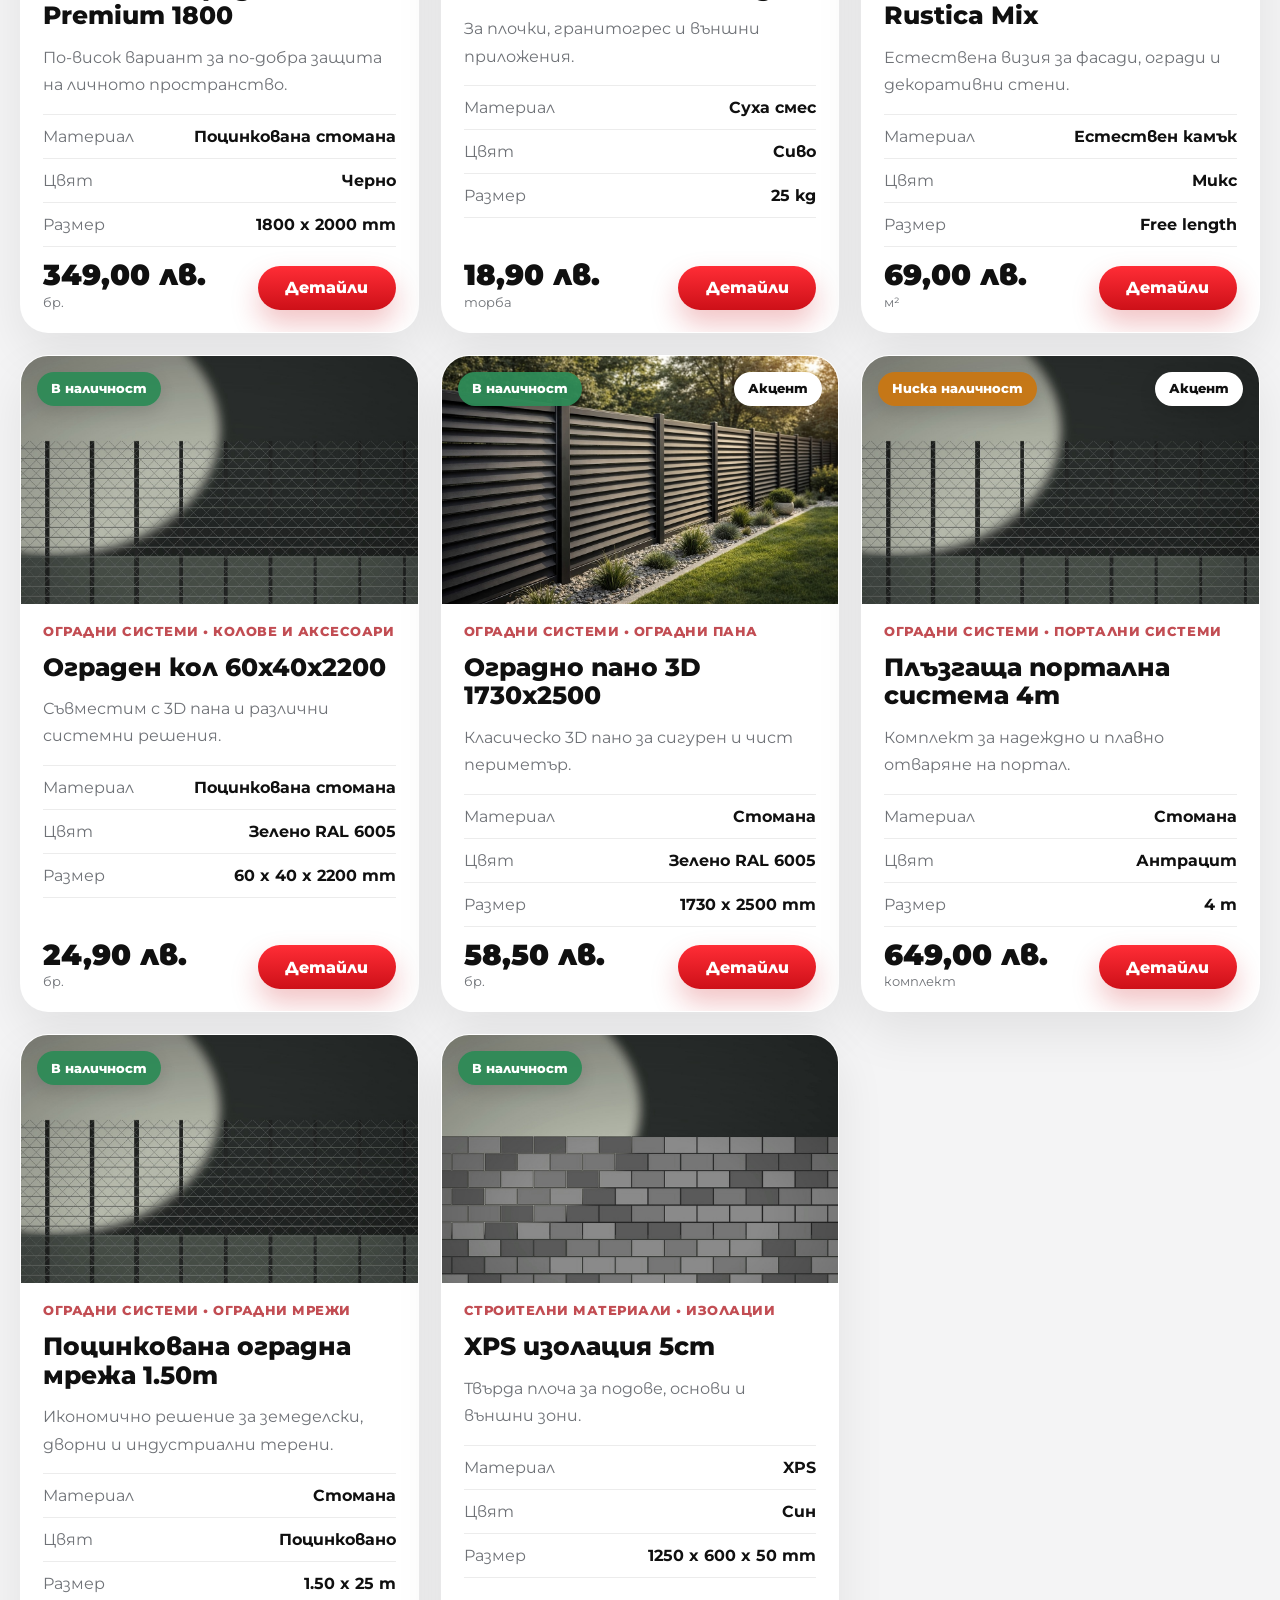
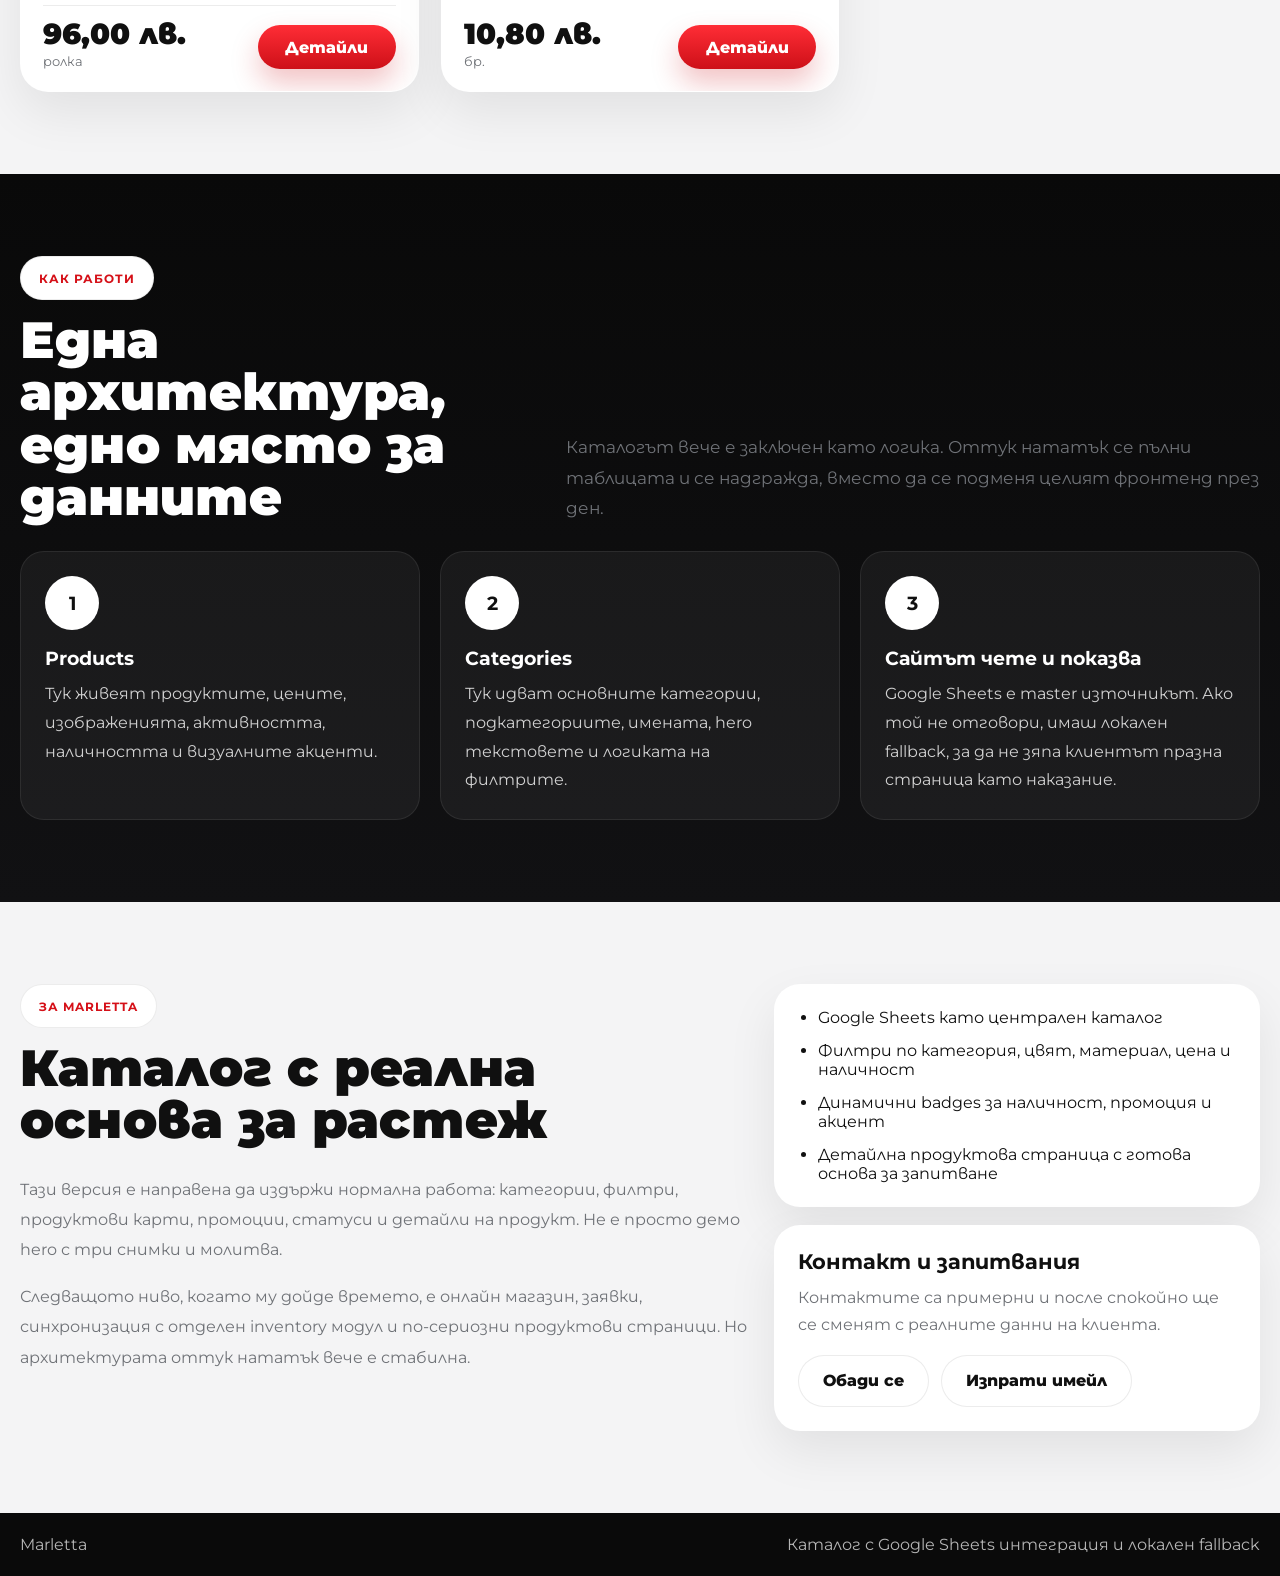
==== commit 84e99c73: "Add files via upload" ====
--- a/marletta-google-sheet-final/index.html
+++ b/marletta-google-sheet-final/index.html
@@ -4,7 +4,7 @@
   <meta charset="UTF-8" />
   <meta name="viewport" content="width=device-width, initial-scale=1.0" />
   <title>Marletta | Каталог с Google Sheets интеграция</title>
-  <meta name="description" content="Marletta - каталог за оградни системи, врати, строителни материали, плочки, гранит и камък. Готов за много продукти и управление през Google Sheets." />
+  <meta name="description" content="Marletta - каталог за оградни системи, врати, строителни материали, плочки, гранит и камък. Google Sheets управление, филтри и детайлни продуктови карти." />
   <link rel="preconnect" href="https://fonts.googleapis.com">
   <link rel="preconnect" href="https://fonts.gstatic.com" crossorigin>
   <link href="https://fonts.googleapis.com/css2?family=Montserrat:wght@400;500;600;700;800;900&display=swap" rel="stylesheet">
@@ -13,12 +13,12 @@
 <body>
   <header class="site-header" id="top">
     <div class="container nav-wrap">
-      <a class="logo" href="#top" aria-label="Marletta">
+      <a class="logo" href="index.html#top" aria-label="Marletta">
         <img src="assets/marletta-logo-transparent.png" alt="Marletta logo" />
         <span class="logo-tagline">Внос и продажба на едро и дребно</span>
       </a>
 
-      <nav class="main-nav">
+      <nav class="main-nav" id="main-nav">
         <a href="#categories">Категории</a>
         <a href="#catalog">Каталог</a>
         <a href="#workflow">Как работи</a>
@@ -28,7 +28,7 @@
 
       <div class="nav-actions">
         <a class="header-cta" href="#catalog">Виж каталога</a>
-        <button class="nav-toggle" aria-label="Отвори меню" aria-expanded="false">
+        <button class="nav-toggle" id="nav-toggle" aria-label="Отвори меню" aria-expanded="false">
           <span></span><span></span><span></span>
         </button>
       </div>
@@ -48,9 +48,9 @@
 
       <div class="container hero-inner">
         <div class="hero-card">
-          <span class="eyebrow">директен вносител • каталог от таблица • готово за растеж</span>
+          <span class="eyebrow">директен вносител • каталог от таблица • стабилна архитектура</span>
           <h1 id="hero-title">Оградни системи, врати и строителни решения</h1>
-          <p id="hero-text">Сайтът е подготвен за много продукти, категории и каталози. Данните могат да идват директно от Google Sheets, без да пипате кода при всяко добавяне.</p>
+          <p id="hero-text">Каталогът е подготвен за реални продуктови листи, филтри, динамични badges и управление през Google Sheets без постоянно пренаписване на сайта.</p>
           <div class="hero-actions">
             <a class="btn btn-primary" href="#catalog">Разгледай каталога</a>
             <a class="btn btn-secondary-dark" href="#workflow">Как работи</a>
@@ -66,7 +66,7 @@
       <div class="container stats-grid">
         <article class="stat-card">
           <strong data-stat="products">0</strong>
-          <span>примерни продукта в каталога</span>
+          <span>активни продукта</span>
         </article>
         <article class="stat-card">
           <strong data-stat="categories">0</strong>
@@ -74,11 +74,11 @@
         </article>
         <article class="stat-card">
           <strong data-stat="available">0</strong>
-          <span>артикула в наличност</span>
+          <span>в наличност</span>
         </article>
         <article class="stat-card">
           <strong id="source-badge">Източник: зареждане...</strong>
-          <span>може да е local demo или Google Sheets</span>
+          <span>Google Sheets с локален fallback</span>
         </article>
       </div>
     </section>
@@ -90,7 +90,7 @@
             <span class="section-tag">Категории</span>
             <h2>Основни продуктови групи</h2>
           </div>
-          <p>Тази секция е динамична. Картите идват от таблицата с категории, така че можеш да разширяваш каталога без да преправяш цялата начална страница.</p>
+          <p>Менюто и категориите се генерират от таблицата. Добавяш нов slug, име и изображение, а сайтът вече знае какво да покаже.</p>
         </div>
         <div class="category-grid" id="category-cards"></div>
       </div>
@@ -103,19 +103,70 @@
             <span class="section-tag">Каталог</span>
             <h2>Продукти, зареждани от таблица</h2>
           </div>
-          <p>Филтрирай по категория, търси по име или SKU и отвори детайли. Това вече е база, която не се чупи при 20, 200 или 2000 артикула.</p>
+          <p>Търсене по име, SKU и описание. Филтри по категория, подкатегория, материал, цвят, наличност и min/max цена. Нормалните неща, които клиентът очаква и които не искаме да търсим под камък.</p>
         </div>
 
         <div class="catalog-shell">
           <div class="catalog-tools">
-            <div class="tool-row">
-              <input id="catalog-search" class="catalog-search" type="search" placeholder="Търси по продукт, SKU, материал..." />
-            </div>
-            <div class="filter-group" id="category-chips"></div>
-            <div class="filter-group" id="subcategory-chips"></div>
+            <div class="tool-grid">
+              <label class="field">
+                <span>Търсене</span>
+                <input id="catalog-search" class="catalog-search" type="search" placeholder="Търси по продукт, SKU, материал..." />
+              </label>
+
+              <label class="field">
+                <span>Категория</span>
+                <select id="filter-category"></select>
+              </label>
+
+              <label class="field">
+                <span>Подкатегория</span>
+                <select id="filter-subcategory"></select>
+              </label>
+
+              <label class="field">
+                <span>Материал</span>
+                <select id="filter-material"></select>
+              </label>
+
+              <label class="field">
+                <span>Цвят</span>
+                <select id="filter-color"></select>
+              </label>
+
+              <label class="field">
+                <span>Наличност</span>
+                <select id="filter-stock"></select>
+              </label>
+
+              <label class="field">
+                <span>Мин. цена</span>
+                <input id="filter-price-min" type="number" min="0" step="0.01" placeholder="0" />
+              </label>
+
+              <label class="field">
+                <span>Макс. цена</span>
+                <input id="filter-price-max" type="number" min="0" step="0.01" placeholder="2000" />
+              </label>
+
+              <label class="field">
+                <span>Сортиране</span>
+                <select id="sort-products">
+                  <option value="name-asc">Име A-Z</option>
+                  <option value="price-asc">Цена ↑</option>
+                  <option value="price-desc">Цена ↓</option>
+                </select>
+              </label>
+            </div>
+
+            <div class="catalog-meta-row">
+              <label class="check-inline"><input type="checkbox" id="filter-featured" /> Само акцентни</label>
+              <button class="btn btn-secondary-dark btn-small" id="clear-filters" type="button">Изчисти филтрите</button>
+            </div>
+
             <div class="catalog-meta">
               <div>Показани продукти: <strong id="products-count">0</strong></div>
-              <div>Добавяш редове в таблицата, а не нов код за всеки артикул. Колкото и да е изненадващо, така се прави.</div>
+              <div>Данните се четат от таблица. Фронтендът ги подрежда така, че да не изглежда като счетоводен файл с хубаво лого.</div>
             </div>
           </div>
 
@@ -130,26 +181,26 @@
         <div class="section-head">
           <div>
             <span class="section-tag">Как работи</span>
-            <h2>Управление без постоянно пренаписване на сайта</h2>
-          </div>
-          <p>Направено е така, че да качвате каталози и наличности през таблица, а сайтът просто да ги чете.</p>
+            <h2>Една архитектура, едно място за данните</h2>
+          </div>
+          <p>Каталогът вече е заключен като логика. Оттук нататък се пълни таблицата и се надгражда, вместо да се подменя целият фронтенд през ден.</p>
         </div>
 
         <div class="process-grid">
           <article class="process-card">
             <strong>1</strong>
-            <h3>Попълваш Categories и Products</h3>
-            <p>Добавяш главни категории, подкатегории и нови артикули. Имената на колоните остават същите.</p>
+            <h3>Products</h3>
+            <p>Тук живеят продуктите, цените, изображенията, активността, наличността и визуалните акценти.</p>
           </article>
           <article class="process-card">
             <strong>2</strong>
-            <h3>Обновяваш наличности в Inventory</h3>
-            <p>Наличността се смята по SKU и се дърпа автоматично в Products. Така сайтът вижда актуален статус.</p>
+            <h3>Categories</h3>
+            <p>Тук идват основните категории, подкатегориите, имената, hero текстовете и логиката на филтрите.</p>
           </article>
           <article class="process-card">
             <strong>3</strong>
-            <h3>Сайтът зарежда таблицата</h3>
-            <p>Смяна на режим в js/config.js от local към google-sheet и попълване само на spreadsheetId. Готово, поне за веднъж.</p>
+            <h3>Сайтът чете и показва</h3>
+            <p>Google Sheets е master източникът. Ако той не отговори, имаш локален fallback, за да не зяпа клиентът празна страница като наказание.</p>
           </article>
         </div>
       </div>
@@ -158,35 +209,29 @@
     <section class="section section-soft" id="about">
       <div class="container about-grid">
         <div>
-          <div class="section-head" style="margin-bottom:18px;grid-template-columns:1fr;">
+          <div class="section-head single-col">
             <div>
               <span class="section-tag">За Marletta</span>
-              <h2>Подреден каталог с реална основа за развитие</h2>
-            </div>
-          </div>
-          <p style="color:var(--muted);line-height:1.85;margin:0 0 16px;">
-            Тази версия не е просто красива начална страница. Идеята е да стане работеща основа за много продуктови каталози, динамични категории,
-            наличности, подкатегории и следваща стъпка към онлайн магазин.
-          </p>
-          <p style="color:var(--muted);line-height:1.85;margin:0;">
-            Следващото ниво е да добавим продуктови страници, филтри по характеристики, PDF каталози, по-сериозно търсене и количка.
-            Но базата вече е правилна и няма да умираме бавно от ръчно добавяне на всеки продукт в HTML.
-          </p>
+              <h2>Каталог с реална основа за растеж</h2>
+            </div>
+          </div>
+          <p class="text-block">Тази версия е направена да издържи нормална работа: категории, филтри, продуктови карти, промоции, статуси и детайли на продукт. Не е просто демо hero с три снимки и молитва.</p>
+          <p class="text-block">Следващото ниво, когато му дойде времето, е онлайн магазин, заявки, синхронизация с отделен inventory модул и по-сериозни продуктови страници. Но архитектурата оттук нататък вече е стабилна.</p>
         </div>
 
         <div>
           <div class="about-panel">
             <ul>
-              <li>Google Sheets или local CSV режим</li>
-              <li>Продукти, категории и характеристики от таблица</li>
-              <li>Наличности по SKU</li>
-              <li>Подготвено за бъдещи продуктови страници</li>
+              <li>Google Sheets като централен каталог</li>
+              <li>Филтри по категория, цвят, материал, цена и наличност</li>
+              <li>Динамични badges за наличност, промоция и акцент</li>
+              <li>Детайлна продуктова страница с готова основа за запитване</li>
             </ul>
           </div>
 
-          <div class="contact-box" id="contact" style="margin-top:18px;">
+          <div class="contact-box" id="contact">
             <h3>Контакт и запитвания</h3>
-            <p>В тази демо версия контактите са примерни. После ще ги сменим с реални телефони, имейл, адрес и работно време.</p>
+            <p>Контактите са примерни и после спокойно ще се сменят с реалните данни на клиента.</p>
             <div class="contact-actions">
               <a class="btn btn-secondary-dark" href="tel:+359880000000">Обади се</a>
               <a class="btn btn-secondary-dark" href="mailto:office@marletta.bg">Изпрати имейл</a>
@@ -199,20 +244,12 @@
 
   <footer class="site-footer">
     <div class="container footer-wrap">
-      <span>Marletta demo catalog</span>
-      <span>Подготвено за Google Sheets интеграция и бъдещ онлайн магазин</span>
+      <span>Marletta</span>
+      <span>Каталог с Google Sheets интеграция и локален fallback</span>
     </div>
   </footer>
 
-  <div class="modal" id="product-modal" hidden>
-    <div class="modal-backdrop" id="modal-backdrop"></div>
-    <div class="modal-dialog" role="dialog" aria-modal="true" aria-label="Детайли за продукт">
-      <button class="modal-close" id="modal-close" type="button" aria-label="Затвори">×</button>
-      <div class="modal-body" id="modal-body"></div>
-    </div>
-  </div>
-
-  <script src="js/config.js"></script>
-  <script src="js/main.js"></script>
+  <script src="./js/config.js"></script>
+  <script src="./js/main.js"></script>
 </body>
-</html>+</html>
--- a/marletta-google-sheet-final/css/styles.css
+++ b/marletta-google-sheet-final/css/styles.css
@@ -1,766 +1,202 @@
 :root{
-  --red:#d90f16;
-  --red-dark:#9d0d12;
-  --black:#0c0c0d;
-  --black-soft:#171718;
-  --white:#ffffff;
-  --bg:#f5f5f6;
-  --bg-soft:#ececee;
-  --text:#111111;
-  --muted:#66686c;
-  --line:rgba(17,17,17,.08);
-  --shadow:0 24px 50px rgba(0,0,0,.08);
+  --red:#d51018;
+  --red-dark:#930b10;
+  --black:#090909;
+  --black-soft:#151515;
+  --bg:#f4f4f5;
+  --panel:#ffffff;
+  --panel-soft:#fafafa;
+  --text:#101010;
+  --muted:#6f7277;
+  --line:rgba(16,16,16,.08);
+  --green:#2e8b57;
+  --orange:#c97712;
+  --gray:#7a7d82;
+  --shadow:0 20px 50px rgba(0,0,0,.08);
   --radius:24px;
   --container:1240px;
 }
 *{box-sizing:border-box}
 html{scroll-behavior:smooth}
-body{
-  margin:0;
-  font-family:'Montserrat',sans-serif;
-  background:var(--bg);
-  color:var(--text);
-}
-body.modal-open{overflow:hidden}
+body{margin:0;font-family:'Montserrat',sans-serif;background:var(--bg);color:var(--text)}
+a{text-decoration:none;color:inherit}
 img{display:block;max-width:100%}
-a{text-decoration:none;color:inherit}
-button,input{font:inherit}
+button,input,select{font:inherit}
 button{cursor:pointer}
 .container{width:min(calc(100% - 32px),var(--container));margin:0 auto}
-
-.site-header{
-  position:sticky;
-  top:0;
-  z-index:90;
-  background:linear-gradient(180deg,#000 0%,#050505 58%,rgba(255,255,255,.94) 90%,rgba(245,245,246,0) 100%);
-  box-shadow:none;
-}
-.site-header::after{
-  content:"";
-  position:absolute;
-  left:0;right:0;bottom:-1px;
-  height:34px;
-  background:linear-gradient(180deg,rgba(255,255,255,0) 0%,rgba(245,245,246,.9) 100%);
-  pointer-events:none;
-}
-.nav-wrap{
-  position:relative;
-  min-height:116px;
-  display:flex;
-  align-items:flex-start;
-  justify-content:space-between;
-  gap:26px;
-  padding:16px 0 24px;
-}
-.logo{
-  display:flex;
-  flex-direction:column;
-  align-items:flex-start;
-  justify-content:center;
-  gap:6px;
-  position:relative;
-  z-index:1;
-  padding-top:2px;
-}
-.logo img{
-  width:320px;
-  max-width:min(38vw,320px);
-  height:auto;
-  object-fit:contain;
-}
-.logo-tagline{
-  color:rgba(255,255,255,.92);
-  font-size:.9rem;
-  font-weight:500;
-  letter-spacing:.02em;
-  line-height:1.25;
-  padding-left:4px;
-  text-shadow:0 1px 0 rgba(0,0,0,.25);
-}
-.main-nav{
-  display:flex;
-  align-items:center;
-  gap:28px;
-  padding-top:16px;
-}
-.main-nav a{
-  color:rgba(255,255,255,.88);
-  font-weight:600;
-}
+.section{padding:82px 0}
+.section-soft{background:var(--bg)}
+.section-dark{background:linear-gradient(180deg,#090909,#111113);color:#fff}
+.text-block{line-height:1.9;color:var(--muted);margin:0 0 16px}
+.single-col{grid-template-columns:1fr!important}
+
+.site-header{position:sticky;top:0;z-index:100;background:linear-gradient(180deg,#000 0%,#040404 62%,rgba(255,255,255,.96) 90%,rgba(244,244,245,0) 100%)}
+.site-header::after{content:"";position:absolute;left:0;right:0;bottom:-1px;height:36px;background:linear-gradient(180deg,rgba(255,255,255,0),rgba(244,244,245,.95));pointer-events:none}
+.site-header-inner::after{display:none}
+.nav-wrap{display:flex;justify-content:space-between;gap:28px;align-items:flex-start;min-height:112px;padding:16px 0 20px;position:relative}
+.logo{display:flex;flex-direction:column;gap:6px;align-items:flex-start;z-index:2}
+.logo img{width:min(340px,34vw);min-width:250px;height:auto}
+.logo-tagline{color:#fff;font-size:.92rem;font-weight:500;padding-left:4px;line-height:1.2}
+.main-nav{display:flex;gap:28px;align-items:center;padding-top:16px}
+.main-nav a{color:rgba(255,255,255,.88);font-weight:700}
 .main-nav a:hover{color:#fff}
-.nav-actions{
-  display:flex;
-  align-items:center;
-  gap:14px;
-  padding-top:12px;
-  position:relative;
-  z-index:1;
-}
-.header-cta,.btn{
-  min-height:52px;
-  border-radius:999px;
-  padding:0 24px;
-  display:inline-flex;
-  align-items:center;
-  justify-content:center;
-  border:none;
-  font-weight:800;
-  transition:.2s ease transform,.2s ease opacity,.2s ease background;
-}
-.header-cta,.btn-primary{
-  background:linear-gradient(180deg,#ff2b34 0%,#cb1017 100%);
-  color:#fff;
-  box-shadow:0 14px 28px rgba(203,16,23,.22);
-}
-.btn:hover,.header-cta:hover{transform:translateY(-1px)}
-.btn-secondary-dark{
-  background:#fff;
-  color:var(--text);
-  border:1px solid var(--line);
-}
-.btn-small{min-height:44px;padding:0 18px;font-size:.92rem}
-.nav-toggle{
-  width:58px;height:58px;border-radius:50%;
-  border:none;background:linear-gradient(180deg,#ff2b34 0%,#c10d15 100%);
-  box-shadow:0 14px 28px rgba(203,16,23,.3);
-  display:none;place-items:center;
-}
-.nav-toggle span{
-  display:block;width:24px;height:3px;background:#fff;border-radius:6px;margin:4px auto;
-}
-
-.hero{
-  position:relative;
-  min-height:74vh;
-  background:#111;
-  overflow:hidden;
-}
-.hero-slider,.hero-overlay,.hero-slide{position:absolute;inset:0}
-.hero-slide{
-  background-size:cover;
-  background-position:center;
-  opacity:0;
-  transform:scale(1.04);
-  transition:opacity .7s ease,transform 5.2s ease;
-}
-.hero-slide.active{
-  opacity:1;
-  transform:scale(1);
-}
-.hero-overlay{
-  background:linear-gradient(180deg,rgba(5,5,5,.18) 0%,rgba(5,5,5,.28) 28%,rgba(5,5,5,.54) 72%,rgba(5,5,5,.8) 100%);
-  z-index:1;
-}
-.hero-inner{
-  position:relative;
-  z-index:2;
-  min-height:74vh;
-  display:flex;
-  align-items:flex-end;
-  padding:70px 0 58px;
-}
-.hero-card{
-  max-width:620px;
-  background:rgba(15,15,16,.42);
-  border:1px solid rgba(255,255,255,.12);
-  backdrop-filter:blur(10px);
-  border-radius:30px;
-  padding:28px;
-  box-shadow:var(--shadow);
-}
-.eyebrow{
-  display:inline-flex;
-  align-items:center;
-  padding:10px 16px;
-  border-radius:999px;
-  background:rgba(255,255,255,.1);
-  color:#fff;
-  border:1px solid rgba(255,255,255,.14);
-  font-size:.78rem;
-  letter-spacing:.08em;
-  text-transform:uppercase;
-}
-.hero h1{
-  margin:18px 0 14px;
-  color:#fff;
-  font-size:clamp(2rem,4vw,3.35rem);
-  line-height:1.08;
-  text-wrap:balance;
-}
-.hero p{
-  margin:0;
-  color:rgba(255,255,255,.9);
-  line-height:1.75;
-  max-width:56ch;
-}
-.hero-actions{
-  display:flex;
-  gap:12px;
-  flex-wrap:wrap;
-  margin-top:24px;
-}
-.hero-nav{
-  display:flex;
-  align-items:center;
-  gap:14px;
-  margin-top:22px;
-}
-.hero-dots{
-  display:flex;
-  align-items:center;
-  gap:10px;
-}
-.hero-dots button{
-  width:11px;height:11px;border-radius:50%;
-  border:none;background:rgba(255,255,255,.4);padding:0
-}
+.nav-actions{display:flex;align-items:center;gap:14px;padding-top:10px;z-index:2}
+.nav-actions-single{padding-top:16px}
+.nav-toggle,.header-cta,.btn{border:none;border-radius:999px;display:inline-flex;align-items:center;justify-content:center;font-weight:800;transition:.2s ease transform,.2s ease opacity,.2s ease background}
+.header-cta,.btn-primary{background:linear-gradient(180deg,#ff2d36,#cd1018);color:#fff;box-shadow:0 14px 28px rgba(205,16,24,.25)}
+.header-cta,.btn{min-height:52px;padding:0 24px}
+.btn-small{min-height:44px;padding:0 18px}
+.btn-secondary-dark{background:#fff;color:var(--text);border:1px solid var(--line)}
+.nav-toggle{display:none;width:58px;height:58px;background:linear-gradient(180deg,#ff2d36,#cd1018);color:#fff;box-shadow:0 14px 28px rgba(205,16,24,.25)}
+.nav-toggle span{display:block;width:24px;height:3px;background:#fff;border-radius:999px;position:absolute}
+.nav-toggle span:nth-child(1){transform:translateY(-8px)}
+.nav-toggle span:nth-child(2){transform:translateY(0)}
+.nav-toggle span:nth-child(3){transform:translateY(8px)}
+.header-cta:hover,.btn:hover,.nav-toggle:hover{transform:translateY(-1px)}
+
+.hero{position:relative;min-height:720px;display:flex;align-items:flex-end;overflow:hidden}
+.hero-slider,.hero-slide,.hero-overlay{position:absolute;inset:0}
+.hero-slide{background-size:cover;background-position:center;opacity:0;transition:opacity .45s ease}
+.hero-slide.active{opacity:1}
+.hero-overlay{background:linear-gradient(90deg,rgba(8,8,8,.72) 0%,rgba(8,8,8,.48) 42%,rgba(8,8,8,.12) 100%)}
+.hero-inner{position:relative;z-index:2;padding-bottom:110px;padding-top:90px}
+.hero-card{max-width:690px;background:rgba(16,16,16,.32);backdrop-filter:blur(20px);border:1px solid rgba(255,255,255,.15);padding:34px;border-radius:32px;color:#fff;box-shadow:0 30px 60px rgba(0,0,0,.2)}
+.eyebrow,.section-tag{display:inline-flex;align-items:center;min-height:44px;padding:0 18px;border-radius:999px;border:1px solid rgba(255,255,255,.2);background:rgba(255,255,255,.08);font-weight:700;font-size:.82rem;text-transform:uppercase;letter-spacing:.08em}
+.hero-card h1{font-size:clamp(2.35rem,6vw,4.7rem);line-height:.96;margin:16px 0 18px;font-weight:900;max-width:8.5ch}
+.hero-card p{font-size:1.08rem;line-height:1.75;margin:0;max-width:60ch;color:rgba(255,255,255,.9)}
+.hero-actions{display:flex;gap:14px;flex-wrap:wrap;margin-top:28px}
+.hero-nav{display:flex;justify-content:flex-start;margin-top:24px}
+.hero-dots{display:flex;gap:8px}
+.hero-dots button{width:12px;height:12px;border-radius:50%;border:none;background:rgba(255,255,255,.4)}
 .hero-dots button.active{background:#fff}
-.hero-arrow{
-  position:absolute;
-  top:50%;
-  transform:translateY(-50%);
-  z-index:3;
-  width:58px;height:58px;border-radius:50%;
-  border:1px solid rgba(255,255,255,.16);
-  background:rgba(15,15,16,.28);
-  color:#fff;font-size:2rem;
-  display:grid;place-items:center;
-  backdrop-filter:blur(8px)
-}
-.hero-arrow-prev{left:20px}
-.hero-arrow-next{right:20px}
-
-.stats-strip{
-  margin-top:-30px;
-  position:relative;
-  z-index:4;
-}
-.stats-grid{
-  display:grid;
-  grid-template-columns:repeat(4,1fr);
-  gap:16px;
-}
-.stat-card{
-  background:#fff;
-  border-radius:24px;
-  padding:22px;
-  box-shadow:var(--shadow);
-  border:1px solid rgba(17,17,17,.06);
-}
-.stat-card strong{
-  display:block;
-  font-size:2rem;
-  line-height:1;
-  margin-bottom:8px;
-}
-.stat-card span{color:var(--muted);font-weight:600}
-
-.section{padding:86px 0}
-.section-head{
-  display:grid;
-  grid-template-columns:1.1fr 1fr;
-  gap:24px;
-  margin-bottom:34px;
-  align-items:end;
-}
-.section-tag{
-  display:inline-flex;
-  padding:9px 14px;
-  border-radius:999px;
-  background:rgba(217,15,22,.08);
-  border:1px solid rgba(217,15,22,.14);
-  color:var(--red);
-  font-size:.8rem;
-  letter-spacing:.08em;
-  text-transform:uppercase;
-  font-weight:700;
-}
-.section-head h2{
-  margin:14px 0 0;
-  font-size:clamp(1.85rem,3.2vw,2.85rem);
-  line-height:1.1;
-}
-.section-head p{color:var(--muted);line-height:1.8;margin:0}
-.section-soft{background:#fff}
-.section-dark{
-  background:linear-gradient(180deg,#0d0d0e 0%,#171718 100%);
-  color:#fff;
-}
-.section-dark .section-tag{
-  background:rgba(255,255,255,.08);
-  color:#fff;
-  border-color:rgba(255,255,255,.1);
-}
-.section-dark .section-head p{color:rgba(255,255,255,.78)}
-
-.category-grid{
-  display:grid;
-  grid-template-columns:repeat(4,1fr);
-  gap:18px;
-}
-.category-card{
-  border:none;
-  border-radius:28px;
-  overflow:hidden;
-  background:#fff;
-  box-shadow:var(--shadow);
-  text-align:left;
-  padding:0;
-}
-.category-card-image{
-  aspect-ratio:1.25/1;
-  overflow:hidden;
-}
-.category-card img{
-  width:100%;
-  height:100%;
-  object-fit:cover;
-  transition:transform .45s ease;
-}
-.category-card:hover img{transform:scale(1.04)}
-.category-card-body{padding:22px}
-.category-card h3{
-  margin:0 0 10px;
-  font-size:1.16rem;
-}
-.category-card p{
-  margin:0 0 14px;
-  color:var(--muted);
-  line-height:1.7;
-}
-.category-card span{
-  font-weight:800;
-  color:var(--red);
-}
-
-.catalog-shell{
-  display:grid;
-  gap:18px;
-}
-.catalog-tools{
-  display:grid;
-  gap:14px;
-  background:#fff;
-  border-radius:28px;
-  padding:22px;
-  box-shadow:var(--shadow);
-}
-.tool-row{
-  display:flex;
-  gap:14px;
-  flex-wrap:wrap;
-  align-items:center;
-}
-.catalog-search{
-  flex:1 1 280px;
-  min-height:54px;
-  border-radius:18px;
-  border:1px solid var(--line);
-  background:#fafafa;
-  padding:0 18px;
-}
-.filter-group{
-  display:flex;
-  gap:10px;
-  flex-wrap:wrap;
-}
-.filter-chip{
-  min-height:42px;
-  border-radius:999px;
-  border:1px solid rgba(17,17,17,.08);
-  padding:0 16px;
-  background:#fff;
-  font-weight:700;
-}
-.filter-chip.soft{background:#f7f7f7}
-.filter-chip.active{
-  background:var(--red);
-  color:#fff;
-  border-color:var(--red);
-}
-.catalog-meta{
-  display:flex;
-  justify-content:space-between;
-  gap:14px;
-  flex-wrap:wrap;
-  color:var(--muted);
-  font-weight:600;
-}
-.source-badge{
-  display:inline-flex;
-  align-items:center;
-  padding:10px 14px;
-  border-radius:999px;
-  background:#111;
-  color:#fff;
-}
-
-.product-grid{
-  display:grid;
-  grid-template-columns:repeat(3,1fr);
-  gap:18px;
-}
-.product-card{
-  background:#fff;
-  border-radius:28px;
-  overflow:hidden;
-  box-shadow:var(--shadow);
-  border:1px solid rgba(17,17,17,.05);
-}
-.product-image-wrap{
-  position:relative;
-  aspect-ratio:1.2/1;
-  overflow:hidden;
-  background:#111;
-}
-.product-image{
-  width:100%;height:100%;object-fit:cover;
-  transition:transform .4s ease;
-}
-.product-card:hover .product-image{transform:scale(1.03)}
-.stock-badge,.featured-badge,.sku-badge{
-  display:inline-flex;
-  align-items:center;
-  justify-content:center;
-  min-height:34px;
-  padding:0 12px;
-  border-radius:999px;
-  font-weight:800;
-  font-size:.78rem;
-}
-.stock-badge{
-  position:absolute;
-  left:16px;bottom:16px;
-  color:#fff;
-  backdrop-filter:blur(8px);
-}
-.stock-badge.is-in{background:rgba(22,101,52,.9)}
-.stock-badge.is-low{background:rgba(146,64,14,.92)}
-.stock-badge.is-out{background:rgba(153,27,27,.92)}
-.featured-badge{
-  position:absolute;
-  right:16px;top:16px;
-  background:rgba(255,255,255,.92);
-  color:var(--text);
-}
-.sku-badge{
-  background:#f3f4f6;
-  color:var(--text);
-}
-.product-body{padding:22px}
-.product-meta{
-  font-size:.8rem;
-  letter-spacing:.06em;
-  text-transform:uppercase;
-  color:var(--red);
-  font-weight:700;
-}
-.product-card h3{
-  margin:10px 0 10px;
-  font-size:1.22rem;
-  line-height:1.25;
-}
-.product-card p{
-  margin:0 0 16px;
-  color:var(--muted);
-  line-height:1.7;
-}
-.product-specs{
-  list-style:none;
-  padding:0;
-  margin:0;
-  display:grid;
-  gap:10px;
-}
-.product-specs li{
-  display:flex;
-  justify-content:space-between;
-  gap:10px;
-  padding:10px 0;
-  border-top:1px solid rgba(17,17,17,.06);
-}
-.product-specs span{color:var(--muted)}
-.product-specs strong{text-align:right}
-.product-footer{
-  margin-top:18px;
-  display:flex;
-  align-items:end;
-  justify-content:space-between;
-  gap:14px;
-}
-.price-box{
-  display:flex;
-  flex-direction:column;
-  gap:4px;
-}
-.price-box strong{
-  font-size:1.22rem;
-}
-.price-box span{
-  color:#9aa0a6;
-  text-decoration:line-through;
-  font-weight:700;
-}
-.empty-state,.load-error{
-  background:#fff;
-  border-radius:28px;
-  padding:26px;
-  box-shadow:var(--shadow);
-  color:var(--muted);
-  line-height:1.7;
-}
-
-.process-grid{
-  display:grid;
-  grid-template-columns:repeat(3,1fr);
-  gap:18px;
-}
-.process-card{
-  border-radius:24px;
-  padding:24px;
-  background:rgba(255,255,255,.06);
-  border:1px solid rgba(255,255,255,.08);
-}
-.process-card strong{
-  display:inline-grid;
-  place-items:center;
-  width:42px;height:42px;border-radius:50%;
-  background:#fff;color:#111;
-  margin-bottom:14px;
-}
-.process-card h3{margin:0 0 10px}
-.process-card p{margin:0;color:rgba(255,255,255,.78);line-height:1.75}
-
-.about-grid{
-  display:grid;
-  grid-template-columns:1.15fr .85fr;
-  gap:22px;
-}
-.about-panel{
-  background:#fff;
-  border-radius:28px;
-  padding:26px;
-  box-shadow:var(--shadow);
-}
-.about-panel ul{
-  list-style:none;
-  padding:0;margin:0;display:grid;gap:14px
-}
-.about-panel li{
-  padding:14px 0;
-  border-top:1px solid rgba(17,17,17,.08);
-}
-.about-panel li:first-child{border-top:none;padding-top:0}
-.contact-box{
-  background:linear-gradient(180deg,#d90f16 0%,#a80f14 100%);
-  color:#fff;
-  border-radius:30px;
-  padding:28px;
-  box-shadow:var(--shadow);
-}
-.contact-box h3{margin:0 0 12px}
-.contact-box p{margin:0 0 18px;line-height:1.7}
+.hero-arrow{position:absolute;top:50%;transform:translateY(-50%);width:58px;height:58px;border-radius:50%;border:1px solid rgba(255,255,255,.14);background:rgba(0,0,0,.28);backdrop-filter:blur(8px);color:#fff;font-size:2rem;display:grid;place-items:center;z-index:3}
+.hero-arrow-prev{left:24px}
+.hero-arrow-next{right:24px}
+
+.stats-strip{margin-top:-36px;position:relative;z-index:3}
+.stats-grid{display:grid;grid-template-columns:repeat(4,1fr);gap:18px}
+.stat-card{background:#fff;border-radius:24px;padding:22px 24px;box-shadow:var(--shadow);border:1px solid rgba(255,255,255,.7)}
+.stat-card strong{display:block;font-size:1.4rem;margin-bottom:8px}
+.stat-card span{display:block;color:var(--muted);line-height:1.5}
+
+.section-head{display:grid;grid-template-columns:minmax(280px,520px) 1fr;gap:26px;align-items:end;margin-bottom:28px}
+.section-tag{background:#fff;border:1px solid var(--line);color:var(--red);font-size:.78rem}
+.section-head h2{font-size:clamp(2rem,4vw,3.4rem);line-height:1.02;margin:14px 0 0;font-weight:900}
+.section-head p{margin:0;color:var(--muted);line-height:1.8;font-size:1.05rem}
+
+.category-grid{display:grid;grid-template-columns:repeat(4,1fr);gap:20px}
+.category-card{position:relative;min-height:330px;border-radius:26px;overflow:hidden;background:#111;color:#fff;box-shadow:var(--shadow)}
+.category-card::before{content:"";position:absolute;inset:0;background:linear-gradient(180deg,rgba(0,0,0,.1),rgba(0,0,0,.75))}
+.category-card img{width:100%;height:100%;object-fit:cover}
+.category-card-content{position:absolute;left:22px;right:22px;bottom:22px;z-index:2}
+.category-card h3{margin:0 0 8px;font-size:1.4rem}
+.category-card p{margin:0;color:rgba(255,255,255,.85);line-height:1.6;font-size:.95rem}
+
+.catalog-shell{display:grid;gap:22px}
+.catalog-tools{background:#fff;border-radius:30px;padding:24px;box-shadow:var(--shadow)}
+.tool-grid{display:grid;grid-template-columns:repeat(12,1fr);gap:14px}
+.field{display:flex;flex-direction:column;gap:8px}
+.field span{font-size:.86rem;font-weight:700;color:var(--muted)}
+.field input,.field select,.catalog-search{width:100%;height:56px;border-radius:18px;border:1px solid var(--line);background:#fff;padding:0 16px;color:var(--text);outline:none}
+.field input:focus,.field select:focus,.catalog-search:focus{border-color:rgba(213,16,24,.35);box-shadow:0 0 0 4px rgba(213,16,24,.07)}
+.field:nth-child(1){grid-column:span 4}
+.field:nth-child(2),.field:nth-child(3),.field:nth-child(4),.field:nth-child(5),.field:nth-child(6),.field:nth-child(7),.field:nth-child(8),.field:nth-child(9){grid-column:span 2}
+.catalog-meta-row{display:flex;gap:12px;justify-content:space-between;align-items:center;margin-top:14px;flex-wrap:wrap}
+.check-inline{display:flex;align-items:center;gap:10px;font-weight:700;color:var(--text)}
+.catalog-meta{display:flex;justify-content:space-between;gap:20px;margin-top:18px;color:var(--muted);font-weight:600;flex-wrap:wrap}
+
+.product-grid{display:grid;grid-template-columns:repeat(3,1fr);gap:22px}
+.product-card{background:#fff;border-radius:28px;overflow:hidden;box-shadow:var(--shadow);border:1px solid rgba(255,255,255,.8);display:flex;flex-direction:column}
+.product-image{position:relative;aspect-ratio:16/10;overflow:hidden;background:#ececee}
+.product-image img{width:100%;height:100%;object-fit:cover;transition:transform .35s ease}
+.product-card:hover .product-image img{transform:scale(1.03)}
+.badges{position:absolute;inset:16px 16px auto 16px;display:flex;justify-content:space-between;gap:10px;flex-wrap:wrap}
+.badge{display:inline-flex;align-items:center;min-height:34px;padding:0 14px;border-radius:999px;font-size:.8rem;font-weight:800;box-shadow:0 6px 18px rgba(0,0,0,.12)}
+.badge-stock.in-stock{background:rgba(46,139,87,.95);color:#fff}
+.badge-stock.low-stock{background:rgba(201,119,18,.95);color:#fff}
+.badge-stock.out-stock{background:rgba(122,125,130,.95);color:#fff}
+.badge-featured{background:#fff;color:var(--text)}
+.badge-promo{background:linear-gradient(180deg,#ff2d36,#cd1018);color:#fff}
+.product-body{padding:20px 22px 22px;display:flex;flex-direction:column;gap:14px;flex:1}
+.product-tax{font-size:.79rem;font-weight:800;letter-spacing:.04em;text-transform:uppercase;color:#c24d53}
+.product-title{font-size:1.55rem;line-height:1.15;font-weight:800;margin:0}
+.product-desc{margin:0;color:var(--muted);line-height:1.7;min-height:56px}
+.product-specs{display:grid;gap:0;border-top:1px solid var(--line);border-bottom:1px solid var(--line)}
+.spec-row{display:grid;grid-template-columns:120px 1fr;gap:12px;padding:12px 0;border-bottom:1px solid var(--line)}
+.spec-row:last-child{border-bottom:none}
+.spec-label{color:var(--muted)}
+.spec-value{font-weight:700;text-align:right}
+.product-bottom{display:flex;justify-content:space-between;align-items:flex-end;gap:16px;margin-top:auto}
+.price-box{display:flex;flex-direction:column;gap:4px}
+.price-row{display:flex;gap:8px;align-items:baseline;flex-wrap:wrap}
+.price-main{font-size:1.8rem;font-weight:900;line-height:1}
+.price-old{font-size:1rem;color:var(--muted);text-decoration:line-through}
+.price-sub{font-size:.82rem;color:var(--muted)}
+.card-link{min-width:138px}
+.empty-state{background:#fff;border-radius:28px;padding:28px;color:var(--muted);box-shadow:var(--shadow);text-align:center}
+
+.process-grid{display:grid;grid-template-columns:repeat(3,1fr);gap:20px}
+.process-card{background:rgba(255,255,255,.05);border:1px solid rgba(255,255,255,.08);border-radius:24px;padding:24px}
+.process-card strong{display:grid;place-items:center;width:54px;height:54px;border-radius:50%;background:#fff;color:var(--text);font-size:1.2rem;margin-bottom:16px}
+.process-card h3{margin:0 0 10px;font-size:1.2rem}
+.process-card p{margin:0;color:rgba(255,255,255,.8);line-height:1.8}
+
+.about-grid{display:grid;grid-template-columns:1.2fr .8fr;gap:24px;align-items:start}
+.about-panel,.contact-box{background:#fff;border-radius:26px;padding:24px;box-shadow:var(--shadow)}
+.about-panel ul{padding-left:20px;margin:0;display:grid;gap:14px}
+.contact-box{margin-top:18px}
+.contact-box h3{margin:0 0 10px;font-size:1.3rem}
+.contact-box p{margin:0 0 16px;color:var(--muted);line-height:1.7}
 .contact-actions{display:flex;gap:12px;flex-wrap:wrap}
-.contact-box .btn-secondary-dark{background:rgba(255,255,255,.12);color:#fff;border-color:rgba(255,255,255,.18)}
-
-.site-footer{
-  padding:30px 0 44px;
-  color:var(--muted);
-}
-.footer-wrap{
-  display:flex;
-  justify-content:space-between;
-  gap:14px;
-  flex-wrap:wrap;
-  border-top:1px solid rgba(17,17,17,.08);
-  padding-top:24px;
-}
-
-.modal{
-  position:fixed;
-  inset:0;
-  z-index:120;
-}
-.modal[hidden]{display:none}
-.modal-backdrop{
-  position:absolute;inset:0;
-  background:rgba(4,4,5,.66);
-  backdrop-filter:blur(8px);
-}
-.modal-dialog{
-  position:relative;
-  z-index:1;
-  width:min(calc(100% - 24px),1040px);
-  margin:48px auto;
-  background:#fff;
-  border-radius:28px;
-  box-shadow:0 28px 80px rgba(0,0,0,.2);
-  overflow:hidden;
-}
-.modal-close{
-  position:absolute;
-  top:18px;right:18px;
-  width:44px;height:44px;border-radius:50%;
-  border:none;background:#111;color:#fff;font-size:1.5rem;
-  z-index:3;
-}
-.modal-body{padding:22px}
-.modal-grid{
-  display:grid;
-  grid-template-columns:1fr 1fr;
-  gap:24px;
-}
-.modal-media{
-  border-radius:24px;
-  overflow:hidden;
-  min-height:360px;
-  background:#111;
-}
-.modal-media img{
-  width:100%;height:100%;object-fit:cover
-}
-.modal-copy h3{
-  margin:10px 0 12px;
-  font-size:2rem;
-  line-height:1.15;
-}
-.modal-copy p{
-  color:var(--muted);
-  line-height:1.75;
-}
-.modal-inline,.modal-details,.attr-list,.modal-actions{
-  display:flex;
-  gap:10px;
-  flex-wrap:wrap;
-}
-.modal-details,.attr-list{
-  display:grid;
-  grid-template-columns:repeat(2,1fr);
-  gap:12px;
-  margin-top:18px;
-}
-.modal-details div,.attr-list div{
-  border:1px solid rgba(17,17,17,.08);
-  border-radius:18px;
-  padding:14px;
-  background:#fafafa;
-}
-.modal-details span,.attr-list span{
-  display:block;
-  color:var(--muted);
-  margin-bottom:6px;
-}
-.modal-price{
-  margin-top:14px;
-  display:flex;
-  gap:10px;
-  align-items:end;
-}
-.modal-price strong{
-  font-size:1.5rem;
-}
-.modal-price span{
-  text-decoration:line-through;
-  color:#9aa0a6;
-  font-weight:700;
-}
-.attr-block h4{
-  margin:22px 0 12px;
-}
-.modal-actions{
-  margin-top:24px;
-}
-.modal-actions .btn{flex:0 0 auto}
-
-@media (max-width: 1080px){
-  .section-head,.about-grid,.modal-grid{grid-template-columns:1fr}
-  .category-grid{grid-template-columns:repeat(2,1fr)}
+.site-footer{padding:22px 0;background:#0a0a0a;color:rgba(255,255,255,.7)}
+.footer-wrap{display:flex;justify-content:space-between;gap:16px;flex-wrap:wrap}
+
+.breadcrumb{display:flex;gap:8px;align-items:center;color:var(--muted);margin-bottom:16px;font-weight:600}
+.detail-shell{display:grid;grid-template-columns:1.05fr .95fr;gap:26px;align-items:start}
+.detail-gallery,.detail-panel{background:#fff;border-radius:30px;box-shadow:var(--shadow);overflow:hidden}
+.detail-gallery img{width:100%;aspect-ratio:4/3;object-fit:cover}
+.detail-panel{padding:28px}
+.detail-topline{display:flex;justify-content:space-between;gap:12px;align-items:flex-start;flex-wrap:wrap;margin-bottom:10px}
+.detail-title{font-size:clamp(2rem,4vw,3rem);line-height:1.02;font-weight:900;margin:12px 0}
+.detail-desc{color:var(--muted);line-height:1.8;margin:0 0 20px}
+.detail-grid{display:grid;grid-template-columns:repeat(2,1fr);gap:12px 18px;margin:20px 0}
+.detail-item{padding:14px 16px;border-radius:18px;background:var(--panel-soft);border:1px solid var(--line)}
+.detail-item span{display:block;color:var(--muted);font-size:.85rem;margin-bottom:6px}
+.detail-item strong{font-size:1rem}
+.detail-actions{display:flex;gap:12px;flex-wrap:wrap;margin-top:24px}
+
+@media (max-width:1180px){
+  .category-grid{grid-template-columns:repeat(3,1fr)}
   .product-grid{grid-template-columns:repeat(2,1fr)}
-  .process-grid{grid-template-columns:1fr}
-  .stats-grid{grid-template-columns:repeat(2,1fr)}
-}
-@media (max-width: 860px){
-  .main-nav{
-    position:absolute;
-    left:16px;right:16px;top:96px;
-    display:none;
-    flex-direction:column;
-    align-items:flex-start;
-    gap:16px;
-    background:#111;
-    padding:18px;
-    border-radius:24px;
-    box-shadow:var(--shadow);
-  }
+  .tool-grid{grid-template-columns:repeat(6,1fr)}
+  .field:nth-child(1){grid-column:span 6}
+  .field:nth-child(n+2){grid-column:span 2}
+  .detail-shell,.about-grid,.section-head{grid-template-columns:1fr}
+}
+@media (max-width:900px){
+  .nav-toggle{display:inline-flex;position:relative}
+  .main-nav{position:absolute;top:88px;right:0;left:0;display:none;flex-direction:column;align-items:flex-start;background:#0b0b0c;border-radius:24px;padding:20px;box-shadow:var(--shadow)}
   .main-nav.open{display:flex}
-  .nav-toggle{display:grid}
+  .main-nav a{width:100%}
   .header-cta{display:none}
+  .hero{min-height:620px}
+  .hero-card h1{max-width:10ch}
+  .stats-grid,.process-grid,.category-grid,.product-grid{grid-template-columns:1fr}
+  .tool-grid{grid-template-columns:repeat(2,1fr)}
+  .field,.field:nth-child(1),.field:nth-child(n+2){grid-column:span 2}
+  .product-bottom{flex-direction:column;align-items:stretch}
+  .card-link{width:100%}
+}
+@media (max-width:640px){
+  .nav-wrap{min-height:92px;padding-bottom:18px}
+  .logo img{min-width:220px;width:220px}
+  .logo-tagline{font-size:.84rem;max-width:220px}
+  .hero-inner{padding-bottom:80px}
+  .hero-card{padding:24px}
+  .hero-card h1{font-size:2.6rem}
   .hero-arrow{display:none}
-}
-@media (max-width: 640px){
-  .nav-wrap{min-height:96px}
-  .logo img{width:170px}
-  .hero,.hero-inner{min-height:68vh}
-  .hero-inner{padding:44px 0 34px}
-  .hero-card{padding:22px;border-radius:24px}
-  .hero h1{font-size:clamp(1.8rem,9vw,2.7rem)}
-  .stats-grid,.category-grid,.product-grid{grid-template-columns:1fr}
-  .stat-card{padding:20px}
-  .section{padding:74px 0}
-  .catalog-tools,.about-panel,.contact-box{padding:22px}
-  .product-footer{flex-direction:column;align-items:flex-start}
-  .modal-dialog{margin:16px auto;width:min(calc(100% - 16px),1040px)}
-  .modal-body{padding:18px}
-  .modal-media{min-height:220px}
-  .modal-copy h3{font-size:1.5rem}
-  .modal-details,.attr-list{grid-template-columns:1fr}
-}
-@media (max-width: 980px){
-  .site-header::after{height:28px}
-  .nav-wrap{
-    min-height:112px;
-    align-items:center;
-    padding:16px 0 26px;
-  }
-  .logo img{
-    width:240px;
-    max-width:54vw;
-  }
-  .logo-tagline{
-    font-size:.8rem;
-    max-width:220px;
-  }
-  .main-nav{padding-top:0}
-  .nav-actions{padding-top:0}
-}
-
-@media (max-width: 720px){
-  .nav-wrap{
-    min-height:106px;
-    gap:14px;
-    padding:14px 0 24px;
-  }
-  .logo img{
-    width:200px;
-    max-width:58vw;
-  }
-  .logo-tagline{
-    font-size:.72rem;
-    line-height:1.25;
-    max-width:180px;
-    padding-left:4px;
-  }
-  .header-cta{display:none}
-}
-
-@media (max-width: 980px){
-  .nav-wrap{min-height:96px;padding:14px 0 22px;}
-  .logo img{max-width:min(58vw,260px);}
-  .logo-tagline{font-size:.76rem;}
-}
-
-@media (max-width: 640px){
-  .nav-wrap{min-height:88px;padding:12px 0 18px;}
-  .logo img{max-width:min(64vw,220px);}
-  .logo-tagline{font-size:.68rem;line-height:1.2;}
-}
+  .catalog-tools,.product-card,.stat-card,.about-panel,.contact-box,.detail-panel,.detail-gallery{border-radius:24px}
+  .spec-row{grid-template-columns:1fr}
+  .spec-value{text-align:left}
+  .detail-grid{grid-template-columns:1fr}
+}
